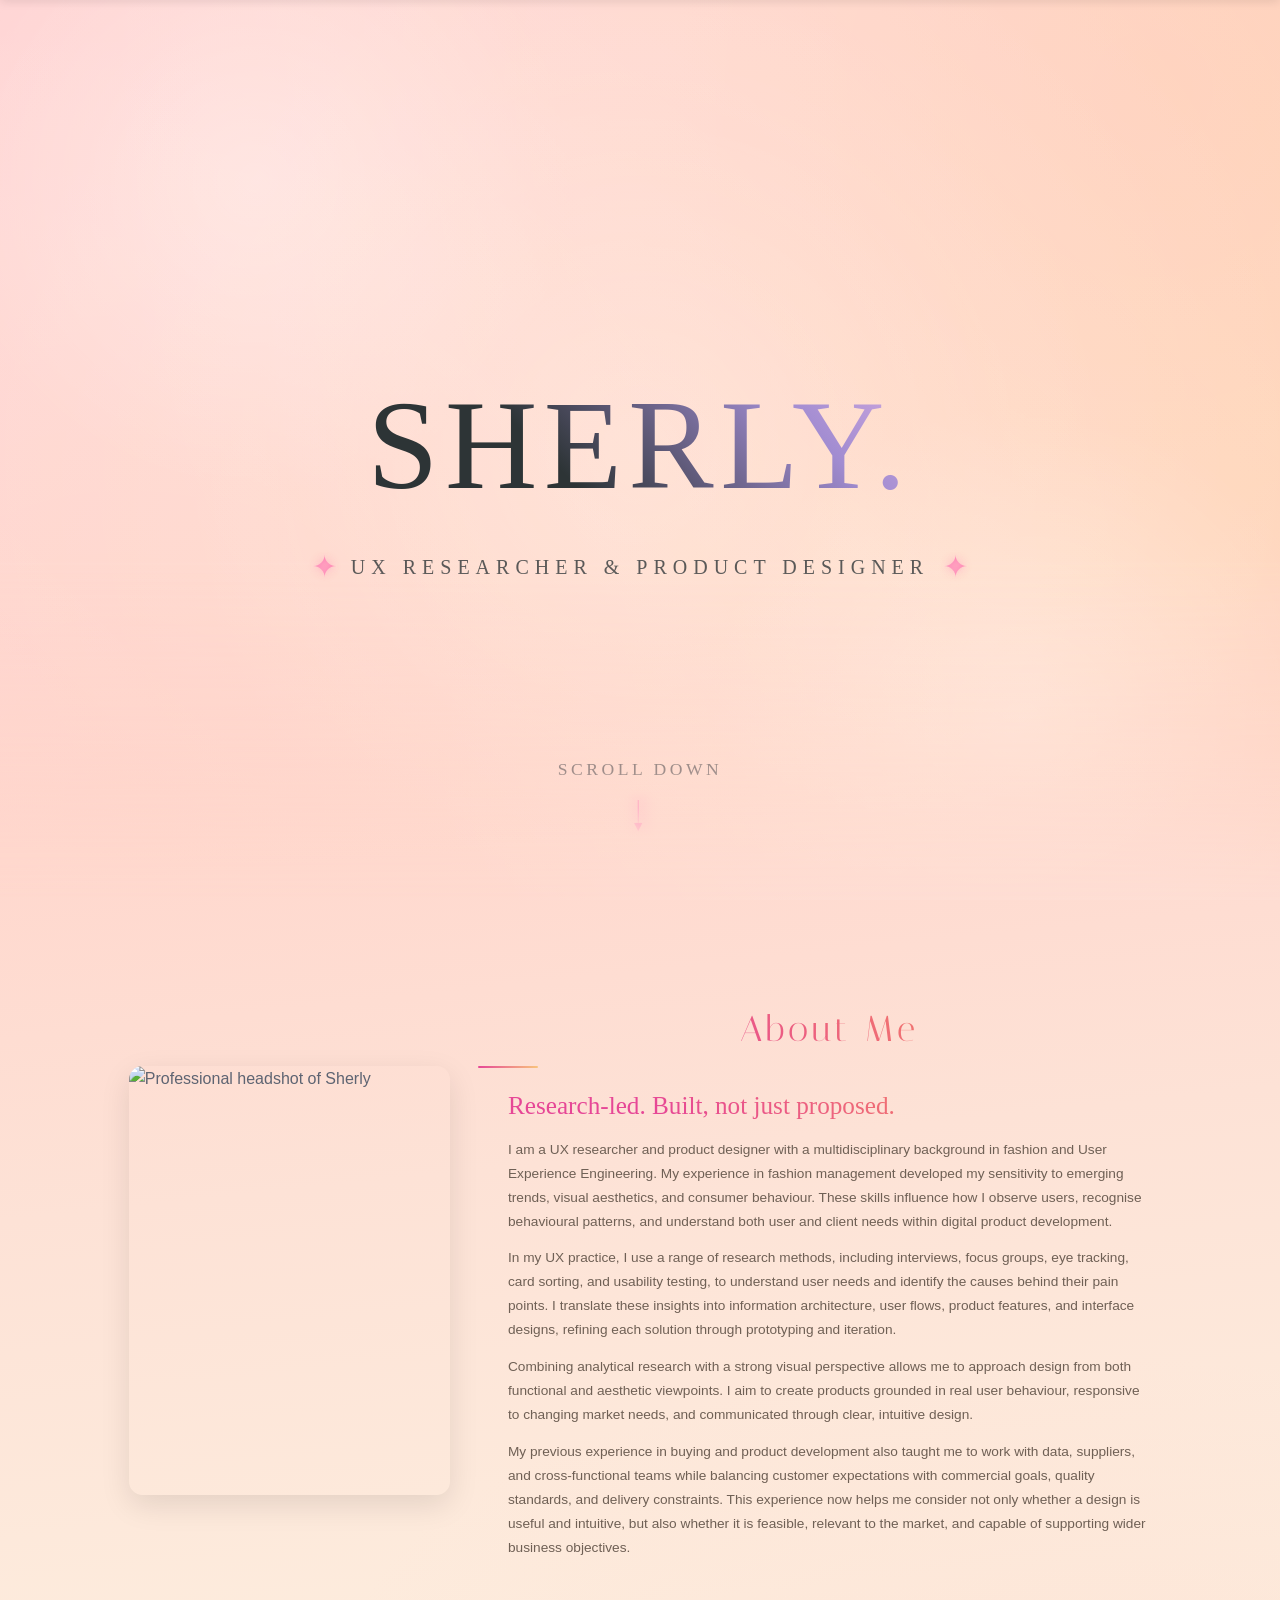
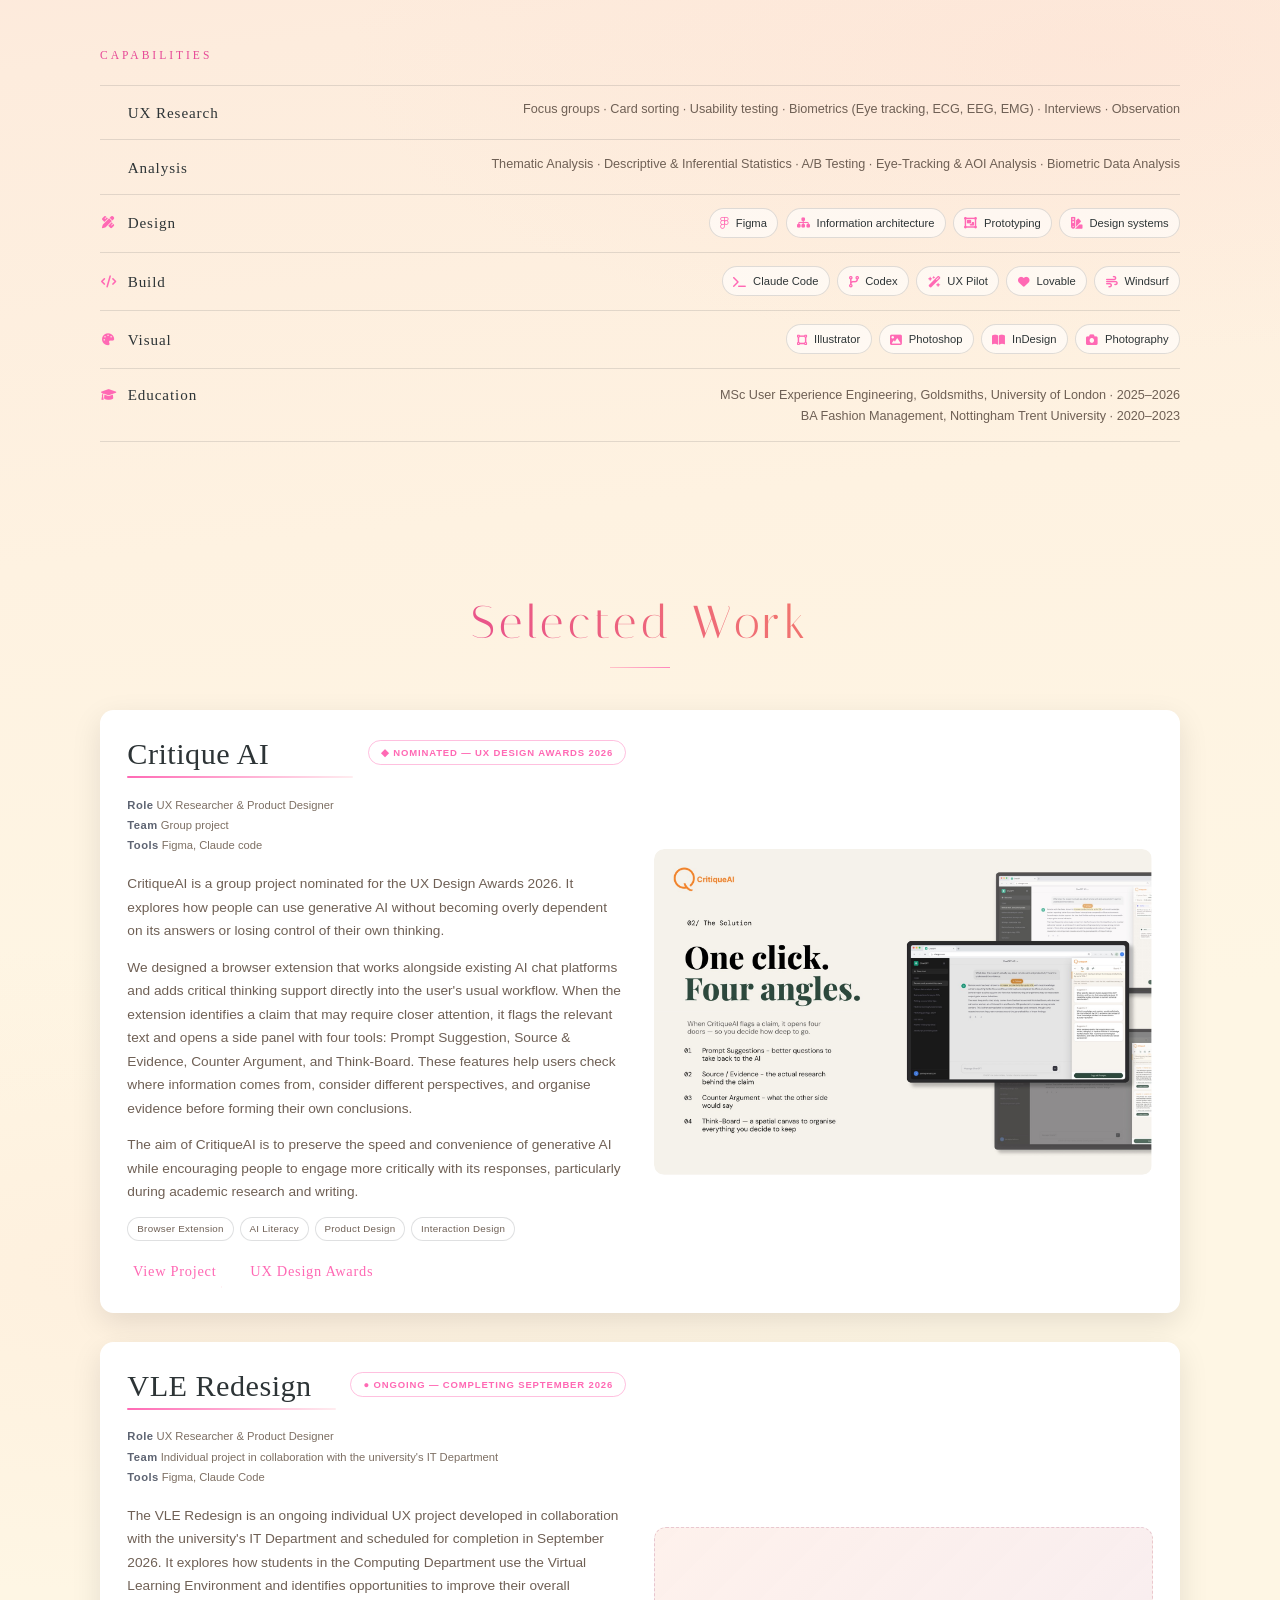
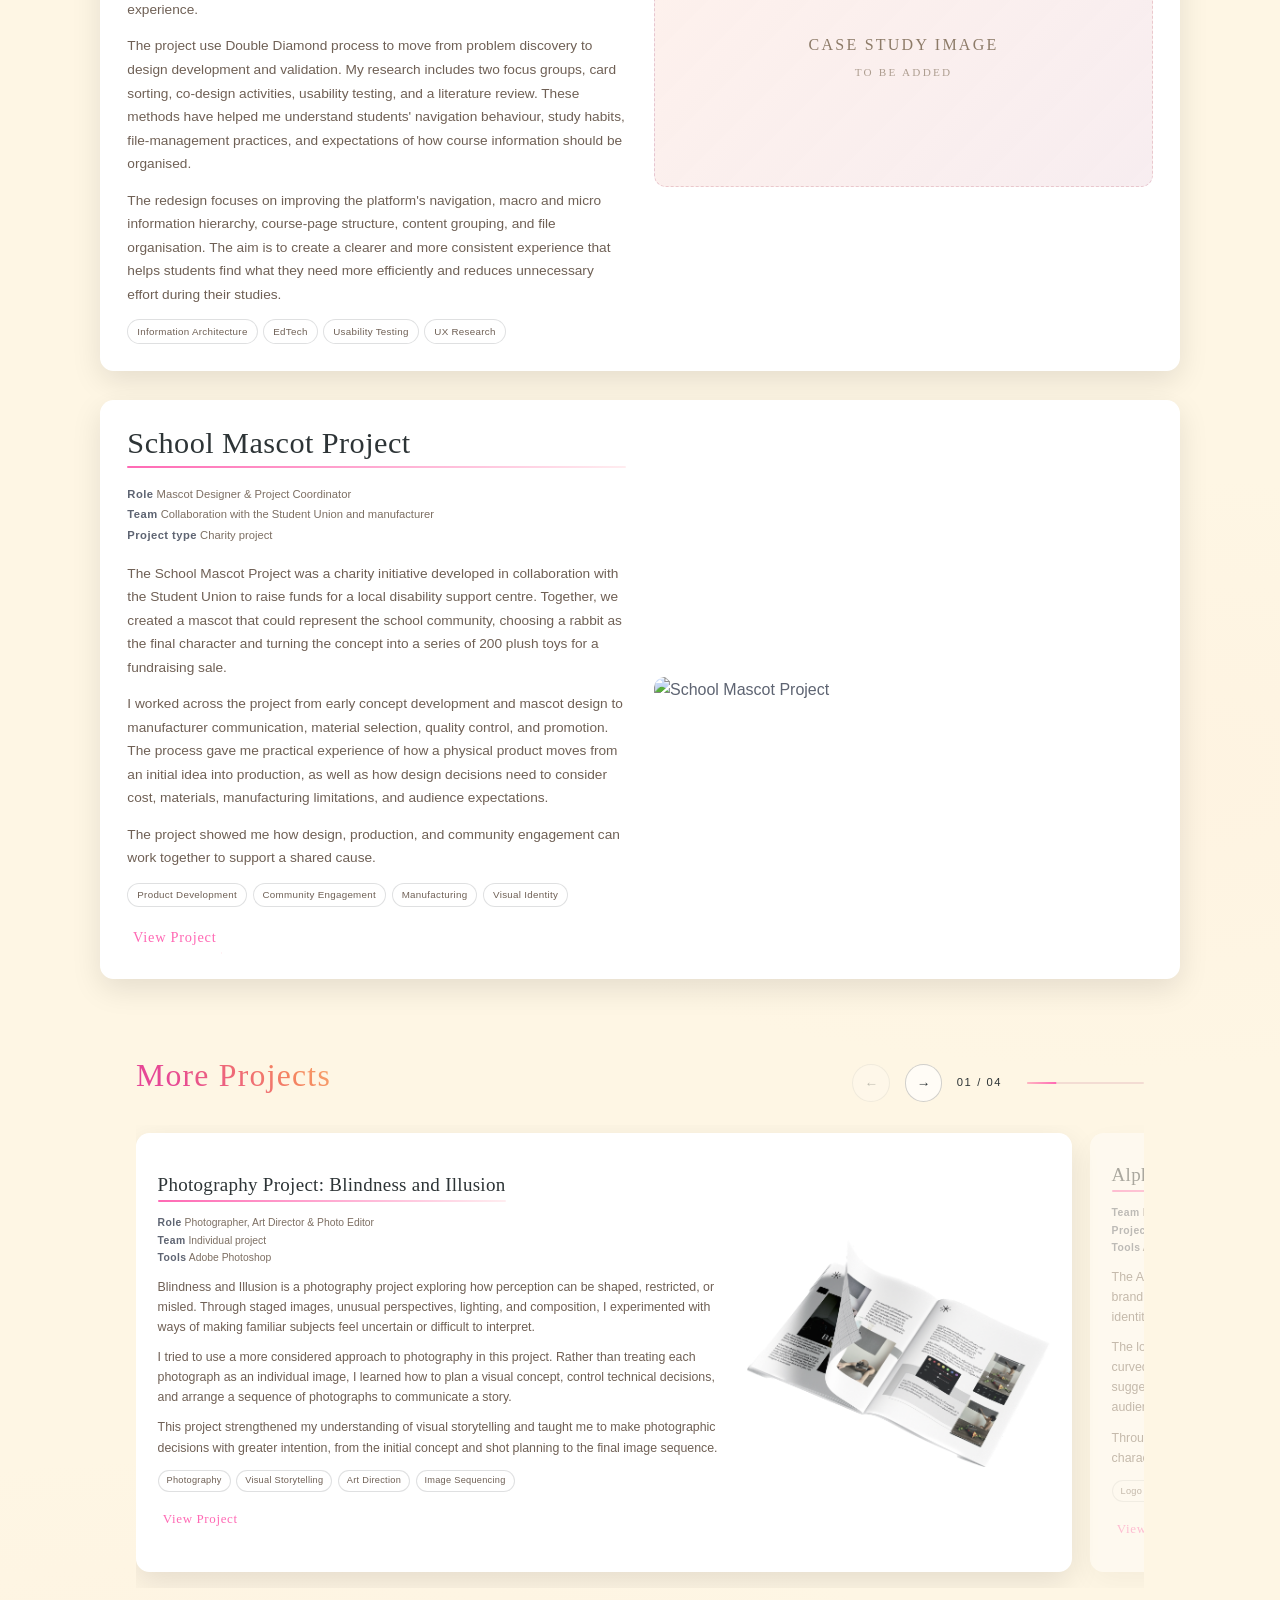
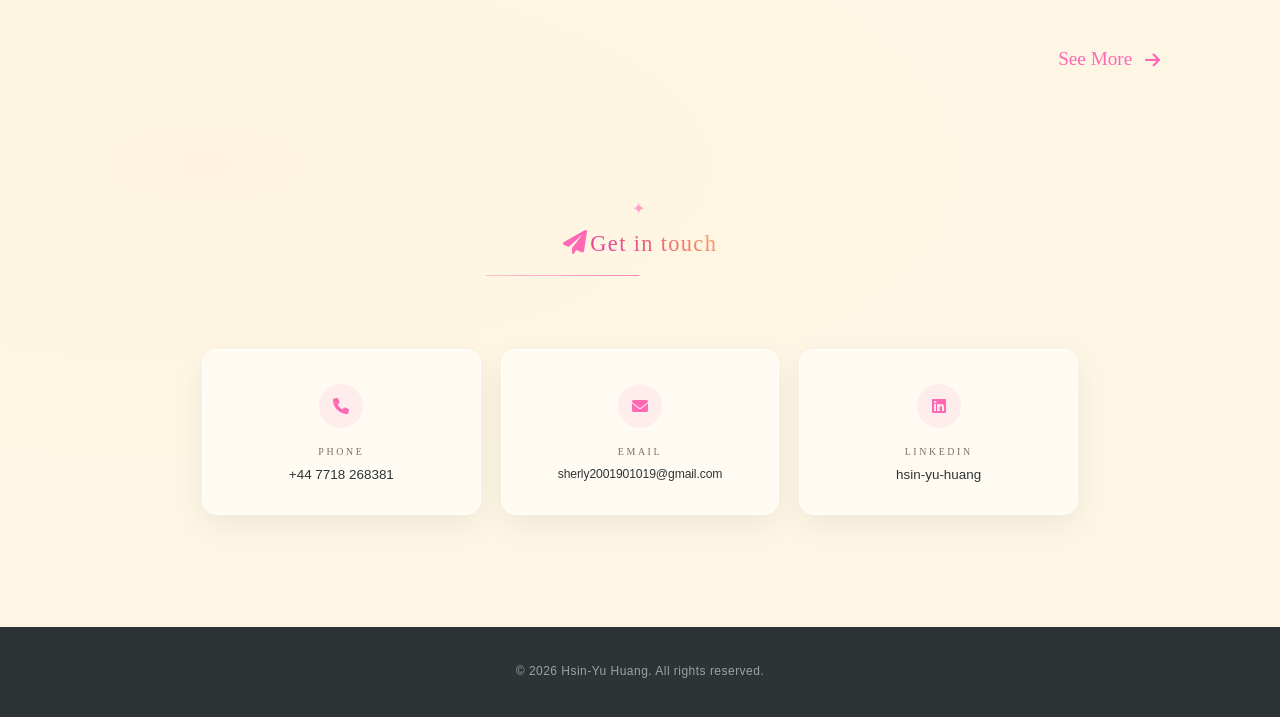
==== index.html @ af16db2c "Portfolio v2: 背景漸層系統、色彩對比修正、Selected Work 改版、More Projects rail" ====
<!DOCTYPE html>
<html lang="en">
<head>
    <meta charset="UTF-8">
    <meta name="viewport" content="width=device-width, initial-scale=1.0">
    <title>Portfolio</title>
    <link rel="stylesheet" href="styles.css">
    <link rel="stylesheet" href="https://cdnjs.cloudflare.com/ajax/libs/font-awesome/6.0.0/css/all.min.css">
</head>
<body>
    <nav class="navbar">
        <div class="nav-content">
            <div class="logo">Portfolio.</div>
            <ul class="nav-links">
                <li>
                    <a href="#home" class="nav-link">
                        Home
                        <span class="link-lines">
                            <span class="line line1"></span>
                            <span class="line line2"></span>
                        </span>
                    </a>
                </li>
                <li>
                    <a href="#about" class="nav-link">
                        About
                        <span class="link-lines">
                            <span class="line line1"></span>
                            <span class="line line2"></span>
                        </span>
                    </a>
                </li>
                <li>
                    <a href="#projects" class="nav-link">
                        Projects
                        <span class="link-lines">
                            <span class="line line1"></span>
                            <span class="line line2"></span>
                        </span>
                    </a>
                </li>
                <li>
                    <a href="resume.html" class="nav-link">
                        Resume
                        <span class="link-lines">
                            <span class="line line1"></span>
                            <span class="line line2"></span>
                        </span>
                    </a>
                </li>
                <li>
                    <a href="#contact" class="nav-link">
                        Contact
                        <span class="link-lines">
                            <span class="line line1"></span>
                            <span class="line line2"></span>
                        </span>
                    </a>
                </li>
            </ul>
        </div>
    </nav>

    <section id="home" class="hero">
        <div class="hero-content">
            <h1>SHERLY.</h1>
            <p class="hero-role">UX Researcher &amp; Product Designer</p>
        </div>
        <a href="#about" class="scroll-btn">
            Scroll Down
            <div class="scroll-arrow">
                <span class="arrow-line">|</span>
                <span class="arrow-head">▼</span>
            </div>
        </a>
    </section>

    <section id="about" class="about">
        <div class="about-content">
            <div class="profile-photo">
                <img src="assets/profile-photo.jpg" alt="Professional headshot of Sherly">
            </div>
            <div class="about-text">
                <h2>About Me</h2>
                <p class="about-lead">Research-led. Built, not just proposed.</p>
                <p class="about-description">
                    I am a UX researcher and product designer with a multidisciplinary background in fashion and User Experience Engineering. My experience in fashion management developed my sensitivity to emerging trends, visual aesthetics, and consumer behaviour. These skills influence how I observe users, recognise behavioural patterns, and understand both user and client needs within digital product development.
                </p>
                <p class="about-description">
                    In my UX practice, I use a range of research methods, including interviews, focus groups, eye tracking, card sorting, and usability testing, to understand user needs and identify the causes behind their pain points. I translate these insights into information architecture, user flows, product features, and interface designs, refining each solution through prototyping and iteration.
                </p>
                <p class="about-description">
                    Combining analytical research with a strong visual perspective allows me to approach design from both functional and aesthetic viewpoints. I aim to create products grounded in real user behaviour, responsive to changing market needs, and communicated through clear, intuitive design.
                </p>
                <p class="about-description">
                    My previous experience in buying and product development also taught me to work with data, suppliers, and cross-functional teams while balancing customer expectations with commercial goals, quality standards, and delivery constraints. This experience now helps me consider not only whether a design is useful and intuitive, but also whether it is feasible, relevant to the market, and capable of supporting wider business objectives.
                </p>
            </div>
        </div>

            <div class="capabilities">
                <h3 class="cap-heading">Capabilities</h3>

                <dl class="cap-row">
                    <dt><i class="fas fa-magnifying-glass-chart"></i>UX Research</dt>
                    <dd>Focus groups · Card sorting · Usability testing · Biometrics (Eye tracking, ECG, EEG, EMG) · Interviews · Observation</dd>
                </dl>
                <dl class="cap-row">
                    <dt><i class="fas fa-chart-simple"></i>Analysis</dt>
                    <dd>Thematic Analysis · Descriptive &amp; Inferential Statistics · A/B Testing · Eye-Tracking &amp; AOI Analysis · Biometric Data Analysis</dd>
                </dl>
                <dl class="cap-row">
                    <dt><i class="fas fa-pen-ruler"></i>Design</dt>
                    <dd class="cap-tools">
                        <span class="cap-tool"><i class="fab fa-figma"></i>Figma</span>
                        <span class="cap-tool"><i class="fas fa-sitemap"></i>Information architecture</span>
                        <span class="cap-tool"><i class="fas fa-object-group"></i>Prototyping</span>
                        <span class="cap-tool"><i class="fas fa-swatchbook"></i>Design systems</span>
                    </dd>
                </dl>
                <dl class="cap-row">
                    <dt><i class="fas fa-code"></i>Build</dt>
                    <dd class="cap-tools">
                        <span class="cap-tool"><i class="fas fa-terminal"></i>Claude Code</span>
                        <span class="cap-tool"><i class="fas fa-code-branch"></i>Codex</span>
                        <span class="cap-tool"><i class="fas fa-wand-magic-sparkles"></i>UX Pilot</span>
                        <span class="cap-tool"><i class="fas fa-heart"></i>Lovable</span>
                        <span class="cap-tool"><i class="fas fa-wind"></i>Windsurf</span>
                    </dd>
                </dl>
                <dl class="cap-row">
                    <dt><i class="fas fa-palette"></i>Visual</dt>
                    <dd class="cap-tools">
                        <span class="cap-tool"><i class="fas fa-vector-square"></i>Illustrator</span>
                        <span class="cap-tool"><i class="fas fa-image"></i>Photoshop</span>
                        <span class="cap-tool"><i class="fas fa-book-open"></i>InDesign</span>
                        <span class="cap-tool"><i class="fas fa-camera"></i>Photography</span>
                    </dd>
                </dl>
                <dl class="cap-row">
                    <dt><i class="fas fa-graduation-cap"></i>Education</dt>
                    <dd>MSc User Experience Engineering, Goldsmiths, University of London · 2025–2026<br>BA Fashion Management, Nottingham Trent University · 2020–2023</dd>
                </dl>
            </div>
    </section>

    <section id="projects" class="projects">
        <h2>Selected Work</h2>

        <!-- ============ FEATURED (3) ============ -->
        <div class="project-grid">

            <!-- 1. Critique AI -->
            <div class="project-card">
                <div class="project-content">
                    <div class="project-head">
                        <h3 class="project-title">Critique AI</h3>
                        <a href="https://ux-design-awards.com/winners/2026-2-critiqueai-challenge-ai-sharpen-thinking" class="project-badge" target="_blank" rel="noopener">◆ Nominated — UX Design Awards 2026</a>
                    </div>
                    <p class="project-meta"><span>Role</span> UX Researcher &amp; Product Designer<br><span>Team</span> Group project<br><span>Tools</span> Figma, Claude code</p>
                    <p class="project-description">
                        CritiqueAI is a group project nominated for the UX Design Awards 2026. It explores how people can use generative AI without becoming overly dependent on its answers or losing control of their own thinking.
                    </p>
                    <p class="project-description">
                        We designed a browser extension that works alongside existing AI chat platforms and adds critical thinking support directly into the user's usual workflow. When the extension identifies a claim that may require closer attention, it flags the relevant text and opens a side panel with four tools: Prompt Suggestion, Source &amp; Evidence, Counter Argument, and Think-Board. These features help users check where information comes from, consider different perspectives, and organise evidence before forming their own conclusions.
                    </p>
                    <p class="project-description">
                        The aim of CritiqueAI is to preserve the speed and convenience of generative AI while encouraging people to engage more critically with its responses, particularly during academic research and writing.
                    </p>
                    <div class="project-tags">
                        <span class="tag">Browser Extension</span><span class="tag">AI Literacy</span><span class="tag">Product Design</span><span class="tag">Interaction Design</span>
                    </div>
                    <div class="project-links">
                        <a href="https://www.behance.net/gallery/253175891/Critique-Ai" class="project-link link-special" target="_blank" rel="noopener">
                            View Project
                            <span class="link-lines"><span class="line line1"></span><span class="line line2"></span></span>
                        </a>
                        <a href="https://ux-design-awards.com/winners/2026-2-critiqueai-challenge-ai-sharpen-thinking" class="project-link link-special" target="_blank" rel="noopener">
                            UX Design Awards
                            <span class="link-lines"><span class="line line1"></span><span class="line line2"></span></span>
                        </a>
                    </div>
                </div>
                <div class="project-image">
                    <img src="./assets/critiqueai-3.jpg" alt="Critique AI" loading="lazy">
                </div>
            </div>

            <!-- 2. VLE Redesign -->
            <div class="project-card">
                <div class="project-content">
                    <div class="project-head">
                        <h3 class="project-title">VLE Redesign</h3>
                        <span class="project-badge project-badge--progress">● Ongoing — completing September 2026</span>
                    </div>
                    <p class="project-meta"><span>Role</span> UX Researcher &amp; Product Designer<br><span>Team</span> Individual project in collaboration with the university's IT Department<br><span>Tools</span> Figma, Claude Code</p>
                    <p class="project-description">
                        The VLE Redesign is an ongoing individual UX project developed in collaboration with the university's IT Department and scheduled for completion in September 2026. It explores how students in the Computing Department use the Virtual Learning Environment and identifies opportunities to improve their overall experience.
                    </p>
                    <p class="project-description">
                        The project use Double Diamond process to move from problem discovery to design development and validation. My research includes two focus groups, card sorting, co-design activities, usability testing, and a literature review. These methods have helped me understand students' navigation behaviour, study habits, file-management practices, and expectations of how course information should be organised.
                    </p>
                    <p class="project-description">
                        The redesign focuses on improving the platform's navigation, macro and micro information hierarchy, course-page structure, content grouping, and file organisation. The aim is to create a clearer and more consistent experience that helps students find what they need more efficiently and reduces unnecessary effort during their studies.
                    </p>
                    <div class="project-tags">
                        <span class="tag">Information Architecture</span><span class="tag">EdTech</span><span class="tag">Usability Testing</span><span class="tag">UX Research</span>
                    </div>
                </div>
                <div class="project-image">
                    <div class="image-placeholder">Case study image<br><small>to be added</small></div>
                </div>
            </div>

            <!-- 3. School Mascot Project -->
            <div class="project-card">
                <div class="project-content">
                    <div class="project-head">
                        <h3 class="project-title">School Mascot Project</h3>
                    </div>
                    <p class="project-meta"><span>Role</span> Mascot Designer &amp; Project Coordinator<br><span>Team</span> Collaboration with the Student Union and manufacturer<br><span>Project type</span> Charity project</p>
                    <p class="project-description">
                        The School Mascot Project was a charity initiative developed in collaboration with the Student Union to raise funds for a local disability support centre. Together, we created a mascot that could represent the school community, choosing a rabbit as the final character and turning the concept into a series of 200 plush toys for a fundraising sale.
                    </p>
                    <p class="project-description">
                        I worked across the project from early concept development and mascot design to manufacturer communication, material selection, quality control, and promotion. The process gave me practical experience of how a physical product moves from an initial idea into production, as well as how design decisions need to consider cost, materials, manufacturing limitations, and audience expectations.
                    </p>
                    <p class="project-description">
                        The project showed me how design, production, and community engagement can work together to support a shared cause.
                    </p>
                    <div class="project-tags">
                        <span class="tag">Product Development</span><span class="tag">Community Engagement</span><span class="tag">Manufacturing</span><span class="tag">Visual Identity</span>
                    </div>
                    <div class="project-links">
                        <a href="https://www.facebook.com/photo/?fbid=774278168038670&amp;set=a.254122053387620&amp;locale=en_GB" class="project-link link-special" target="_blank" rel="noopener">
                            View Project
                            <span class="link-lines"><span class="line line1"></span><span class="line line2"></span></span>
                        </a>
                    </div>
                </div>
                <div class="project-image">
                    <img src="./assets/mascot-project.png" alt="School Mascot Project" loading="lazy">
                </div>
            </div>
        </div>

        <!-- ============ MORE WORK — PEEK RAIL ============ -->
        <div class="rail-head">
            <h3 class="rail-title">More Projects</h3>
            <div class="rail-ctl">
                <button class="rail-arw" type="button" data-rail="prev" aria-label="Previous project">&#8592;</button>
                <button class="rail-arw" type="button" data-rail="next" aria-label="Next project">&#8594;</button>
                <span class="rail-count">01 / 04</span>
                <span class="rail-bar"><i></i></span>
            </div>
        </div>

        <div class="rail-viewport">
            <div class="rail-track">

                <div class="project-card rail-slide">
                    <div class="project-content">
                        <h3 class="project-title">Photography Project: Blindness and Illusion</h3>
                        <p class="project-meta"><span>Role</span> Photographer, Art Director &amp; Photo Editor<br><span>Team</span> Individual project<br><span>Tools</span> Adobe Photoshop</p>
                        <p class="project-description">
                            Blindness and Illusion is a photography project exploring how perception can be shaped, restricted, or misled. Through staged images, unusual perspectives, lighting, and composition, I experimented with ways of making familiar subjects feel uncertain or difficult to interpret.
                        </p>
                        <p class="project-description">
                            I tried to use a more considered approach to photography in this project. Rather than treating each photograph as an individual image, I learned how to plan a visual concept, control technical decisions, and arrange a sequence of photographs to communicate a story.
                        </p>
                        <p class="project-description">
                            This project strengthened my understanding of visual storytelling and taught me to make photographic decisions with greater intention, from the initial concept and shot planning to the final image sequence.
                        </p>
                        <div class="project-tags">
                            <span class="tag">Photography</span><span class="tag">Visual Storytelling</span><span class="tag">Art Direction</span><span class="tag">Image Sequencing</span>
                        </div>
                        <div class="project-links">
                            <a href="https://www.behance.net/gallery/220077785/Photographic-Project" class="project-link link-special" target="_blank" rel="noopener">
                                View Project
                                <span class="link-lines"><span class="line line1"></span><span class="line line2"></span></span>
                            </a>
                        </div>
                    </div>
                    <div class="project-image">
                        <img src="./assets/photography-project.png" alt="Photography Project: Blindness and Illusion">
                    </div>
                </div>

                <div class="project-card rail-slide">
                    <div class="project-content">
                        <h3 class="project-title">Alpha Brand Logo Redesign</h3>
                        <p class="project-meta"><span>Team</span> Individual project<br><span>Project type</span> Concept proposal<br><span>Tools</span> Adobe Illustrator, Adobe Photoshop</p>
                        <p class="project-description">
                            The Alpha Brand Logo Redesign is a concept proposal for a traditional Taiwanese salon-grade haircare brand. The project explores how the brand could communicate a more professional and premium identity while remaining distinct from everyday consumer haircare products.
                        </p>
                        <p class="project-description">
                            The logo concept was inspired by the Queen's Head rock formation in Yehliu, Taiwan. I combined its curved silhouette with the ideas of lightness, movement, and flowing hair to create a mark that suggests volume and smoothness. The visual direction was kept clean and minimal to suit Alpha's B2B audience and make the logo easy to recognise across packaging and professional salon materials.
                        </p>
                        <p class="project-description">
                            Through this proposal, I explored how cultural references, brand positioning, and product characteristics can be translated into a clear visual identity.
                        </p>
                        <div class="project-tags">
                            <span class="tag">Logo Design</span><span class="tag">Brand Identity</span><span class="tag">Visual Design</span>
                        </div>
                        <div class="project-links">
                            <a href="https://www.behance.net/gallery/220051043/Logo" class="project-link link-special" target="_blank" rel="noopener">
                                View Project
                                <span class="link-lines"><span class="line line1"></span><span class="line line2"></span></span>
                            </a>
                        </div>
                    </div>
                    <div class="project-image project-image-gallery">
                        <img src="./assets/alpha-logo-project.jpg" alt="Alpha Brand Logo Redesign">
                        <img src="./assets/alpha-logo-product.jpg" alt="Alpha Brand Logo Redesign">
                    </div>
                </div>

                <div class="project-card rail-slide">
                    <div class="project-content">
                        <h3 class="project-title">Fashion E-commerce UI/UX Design</h3>
                        <p class="project-meta"><span>Team</span> Individual project<br><span>Project type</span> Creative exploration<br><span>Tools</span> Figma</p>
                        <p class="project-description">
                            This interface prototype was one of my first creative explorations after transitioning from fashion into UX design. I wanted to understand how ideas from fashion presentation could be translated into a digital shopping experience, while still keeping the interface familiar and easy to use.
                        </p>
                        <p class="project-description">
                            Inspired by the movement of a runway show, I designed a curved product carousel that allows users to browse items through a more fluid and visually expressive interaction. I also introduced short review highlights so users could quickly scan practical information about sizing, quality, and fit without reading through long comment sections.
                        </p>
                        <p class="project-description">
                            Although the project focused on experimentation, I retained familiar scrolling and navigation patterns to avoid making the experience unnecessarily complicated. It helped me begin connecting my understanding of fashion, consumer behaviour with interaction design and usability.
                        </p>
                        <div class="project-tags">
                            <span class="tag">Fashion E-commerce</span><span class="tag">Interaction Design</span><span class="tag">Creative Exploration</span><span class="tag">Interface Prototyping</span>
                        </div>
                    </div>
                    <div class="project-image">
                        <video autoplay loop muted playsinline class="project-video">
                            <source src="./assets/fashion-ui-demo.mp4" type="video/mp4">
                            Your browser does not support the video tag.
                        </video>
                    </div>
                </div>

                <div class="project-card rail-slide">
                    <div class="project-content">
                        <h3 class="project-title">Smart Home App UI/UX Design</h3>
                        <p class="project-meta"><span>Team</span> Individual project<br><span>Project type</span> Vibe-coding<br><span>Tools</span> Figma, Windsurf</p>
                        <p class="project-description">
                            This smart home app was a vibe-coding prototype focused on turning a product concept into a working prototype within a short timeframe. I began by writing a complete product requirements document that defined the app's purpose, target users, core features, user flows, and interface requirements.
                        </p>
                        <p class="project-description">
                            Using the PRD and my initial wireframe ideas, I worked with AI-assisted coding tools to build and refine the interface. The prototype allows users to manage connected home devices, monitor their status, and access key controls from one place.
                        </p>
                        <p class="project-description">
                            The project helped me explore how designers can use structured documentation and AI-assisted development to communicate ideas more quickly.
                        </p>
                        <div class="project-tags">
                            <span class="tag">Vibe-coding</span><span class="tag">PRD</span><span class="tag">AI-Assisted Development</span><span class="tag">Rapid Prototyping</span>
                        </div>
                    </div>
                    <div class="project-image">
                        <video autoplay loop muted playsinline class="project-video">
                            <source src="./assets/smart-home-demo.mp4" type="video/mp4">
                            Your browser does not support the video tag.
                        </video>
                    </div>
                </div>

            </div>
        </div>

        <div class="see-more-container">
            <a href="https://www.behance.net/gallery/169642957/Portfolio" target="_blank" rel="noopener" class="see-more-link">
                See More 
                <i class="fas fa-arrow-right"></i>
            </a>
        </div>
    </section>

    <section id="contact" class="contact">
        <h2 class="contact-title"><i class="fas fa-paper-plane"></i><span>Get in touch</span></h2>
        <div class="contact-content">
            <div class="contact-cards">
                <a href="tel:+447718268381" class="contact-card">
                    <i class="fas fa-phone"></i>
                    <span class="contact-card-label">Phone</span>
                    <span class="contact-card-value">+44 7718 268381</span>
                </a>
                <a href="mailto:sherly2001901019@gmail.com" class="contact-card">
                    <i class="fas fa-envelope"></i>
                    <span class="contact-card-label">Email</span>
                    <span class="contact-card-value">sherly2001901019@gmail.com</span>
                </a>
                <a href="https://www.linkedin.com/in/hsin-yu-huang-300329208/" class="contact-card" target="_blank" rel="noopener">
                    <i class="fab fa-linkedin"></i>
                    <span class="contact-card-label">LinkedIn</span>
                    <span class="contact-card-value">hsin-yu-huang</span>
                </a>
            </div>
        </div>
    </section>

    <footer>
        <p class="copyright">© 2026 Hsin-Yu Huang. All rights reserved.</p>
    </footer>

    <script src="script.js"></script>
    <script src="js/rail.js"></script>
</body>
</html>
---- styles.css ----
@import url('https://fonts.googleapis.com/css2?family=Italiana&family=Cormorant+Garamond:wght@300;400&display=swap');

/* Reset and base styles */
* {
    margin: 0;
    padding: 0;
    box-sizing: border-box;
}

:root {
    --color-primary: #f8b195;  /* 柔和的珊瑚色 */
    --color-secondary: #f67280; /* 粉紅色 */
    --color-accent: #c06c84;   /* 深玫瑰色 */
    --color-light: #fef6e4;    /* 米色背景 */
    --color-dark: #5e6472;     /* 柔和的深灰色 */
    --color-gray: #8d7b68;     /* 溫暖的灰褐色 */
    --font-main: 'Inter', -apple-system, BlinkMacSystemFont, 'Segoe UI', Roboto, sans-serif;
    --transition: all 0.3s ease;
}

body {
    overflow-x: hidden;
    font-family: var(--font-main);
    line-height: 1.6;
    color: var(--color-dark);
    /* ── 整頁背景：G 版　粉 → 蜜桃 → 米黃，完全不經過紫 ──
       之前的版本在中段讓粉紫撞上米黃，兩個色系混出濁灰，
       就是你覺得醜的那一帶。這版把紫整個拿掉，
       改走 粉 → 蜜桃 → 米黃，收在你原本的 #fef6e4。
       色暈維持 hero 的手法：大範圍、低透明度，把色帶邊界揉開。 */
    background-color: #fef6e4;
    background-image:
        radial-gradient(88vw 50vh at 20% 10%, rgba(255, 196, 201, 0.26), transparent 70%),
        radial-gradient(82vw 46vh at 86% 30%, rgba(255, 205, 195, 0.20), transparent 72%),
        radial-gradient(90vw 50vh at 10% 52%, rgba(255, 214, 196, 0.18), transparent 72%),
        radial-gradient(80vw 46vh at 88% 72%, rgba(255, 224, 205, 0.13), transparent 72%),
        radial-gradient(86vw 48vh at 16% 90%, rgba(255, 214, 196, 0.09), transparent 72%),
        /* 前 100vh 維持跟 hero 同濃度的粉，遮罩淡出時露出來的還是粉 */
        linear-gradient(174deg,
            #ffd1d1    0,
            #ffd0cf   55vh,
            #ffd8ce   95vh,     /* Scroll Down 大約在這裡，仍是粉 */
            #fde2d6  135vh,     /* 蜜桃 */
            #fdecdd  185vh,
            #fef2e1  240vh,
            #fef6e4  300vh,
            #fef6e4   100%);
    background-repeat: no-repeat;
    background-attachment: scroll;
}

/* Navigation */
.navbar {
    position: fixed;
    top: 0;
    width: 100%;
    background: transparent;
    backdrop-filter: blur(8px);
    -webkit-backdrop-filter: blur(8px);
    z-index: 1000;
    border-bottom: none;
    transition: all 0.3s ease;
}

.navbar.scrolled {
    background: linear-gradient(to right,
        rgba(255, 209, 209, 0.95),
        rgba(255, 211, 182, 0.95),
        rgba(255, 182, 185, 0.95)
    );
    box-shadow: 0 2px 20px rgba(0, 0, 0, 0.05);
}

.nav-content {
    max-width: 1200px;
    margin: 0 auto;
    padding: 1rem;
    display: flex;
    justify-content: space-between;
    align-items: center;
}

.logo {
    font-family: 'Playfair Display', serif;
    font-size: 2rem;
    font-weight: 700;
    color: #2d3436;
    text-decoration: none;
    transition: all 0.3s ease;
    background: linear-gradient(45deg, #2d3436, #a18cd1);
    -webkit-background-clip: text;
    background-clip: text;
    -webkit-text-fill-color: transparent;
    letter-spacing: 1px;
}

.logo:hover {
    transform: translateY(-2px);
    background: linear-gradient(45deg, #2d3436, #fbc2eb);
    -webkit-background-clip: text;
    background-clip: text;
}

.nav-links {
    display: flex;
    gap: 2rem;  
    list-style: none;
}

.nav-link {
    position: relative;
    text-decoration: none;
    color: #2d3436;
    padding: 0.3rem 0;
    transition: all 0.3s ease;
    font-family: 'Cormorant Garamond', serif;
    font-weight: 400;
    font-size: 1rem;  
    letter-spacing: 0.15em;
    text-transform: uppercase;
}

.nav-link::before,
.nav-link::after {
    content: '✧';
    position: absolute;
    font-size: 0.7em;
    opacity: 0;
    transition: all 0.3s ease;
    color: #ff69b4;
    top: 50%;
    transform: translateY(-50%);
}

.nav-link::before {
    left: -1.2em;
    transform: translate(5px, -50%);
}

.nav-link::after {
    right: -1.2em;
    transform: translate(-5px, -50%);
}

.nav-link:hover {
    transform: translateY(-2px);
    color: #ff69b4;
}

.nav-link:hover::before {
    opacity: 1;
    transform: translate(0, -50%);
}

.nav-link:hover::after {
    opacity: 1;
    transform: translate(0, -50%);
}

.nav-link .link-lines {
    position: absolute;
    left: 0;
    bottom: -2px;
    width: 100%;
    height: 8px;
    overflow: hidden;
}

.nav-link .line {
    position: absolute;
    left: 0;
    height: 1px;
    width: 100%;
    background: linear-gradient(to right, #ffb6c1, #ff69b4);
    transition: all 0.4s ease;
}

.nav-link .line1 {
    bottom: 4px;
    transform-origin: left;
    transform: scaleX(0.7) translateX(-100%);
}

.nav-link .line2 {
    bottom: 1px;
    transform-origin: right;
    transform: scaleX(0.5) translateX(100%);
}

.nav-link:hover .line1 {
    animation: navSlideLine1 1s infinite;
}

.nav-link:hover .line2 {
    animation: navSlideLine2 1s infinite;
}

@keyframes navSlideLine1 {
    0% {
        transform: scaleX(0.7) translateX(-100%);
    }
    50% {
        transform: scaleX(0.8) translateX(0);
    }
    100% {
        transform: scaleX(0.7) translateX(100%);
    }
}

@keyframes navSlideLine2 {
    0% {
        transform: scaleX(0.5) translateX(100%);
    }
    50% {
        transform: scaleX(0.6) translateX(0);
    }
    100% {
        transform: scaleX(0.5) translateX(-100%);
    }
}

/* Hero Section */
.hero {
    min-height: 100vh;
    background: linear-gradient(
        135deg,
        #ffd1d1 0%,
        #ffd3b6 20%,
        #ffb6b9 40%,
        #fbc2eb 60%,
        #a6c1ee 80%,
        #ffd1d1 100%
    );
    background-size: 400% 400%;
    animation: gradientFlow 15s ease infinite;
    /* 底部溶掉，讓 hero 融進下面那條漸層。這行就是接縫消失的關鍵。 */
    -webkit-mask-image: linear-gradient(180deg, #000 62%, rgba(0,0,0,.5) 84%, transparent 100%);
            mask-image: linear-gradient(180deg, #000 62%, rgba(0,0,0,.5) 84%, transparent 100%);
    display: flex;
    align-items: center;
    justify-content: center;
    text-align: center;
    padding: 6rem 2rem 2rem;
    position: relative;
    overflow: hidden;
}

@keyframes gradientFlow {
    0% {
        background-position: 0% 50%;
    }
    50% {
        background-position: 100% 50%;
    }
    100% {
        background-position: 0% 50%;
    }
}

.hero::before {
    content: '';
    position: absolute;
    top: 0;
    left: 0;
    right: 0;
    bottom: 0;
    background: 
        radial-gradient(circle at 20% 20%, rgba(255, 255, 255, 0.3) 0%, transparent 25%),
        radial-gradient(circle at 80% 80%, rgba(255, 255, 255, 0.3) 0%, transparent 25%),
        radial-gradient(circle at 50% 50%, rgba(255, 255, 255, 0.2) 0%, transparent 50%),
        linear-gradient(45deg, rgba(255, 255, 255, 0.1) 0%, transparent 100%);
    mix-blend-mode: overlay;
    animation: glowPulse 8s ease-in-out infinite;
    pointer-events: none;
}

@keyframes glowPulse {
    0%, 100% {
        opacity: 0.5;
    }
    50% {
        opacity: 0.8;
    }
}

.hero::after {
    content: '';
    position: absolute;
    top: -50%;
    left: -50%;
    right: -50%;
    bottom: -50%;
    background: 
        radial-gradient(circle at center, transparent 0%, rgba(255, 255, 255, 0.1) 25%, transparent 50%),
        radial-gradient(circle at 30% 70%, transparent 0%, rgba(255, 255, 255, 0.1) 25%, transparent 50%),
        radial-gradient(circle at 70% 30%, transparent 0%, rgba(255, 255, 255, 0.1) 25%, transparent 50%);
    animation: shimmerRotate 20s linear infinite;
    pointer-events: none;
}

@keyframes shimmerRotate {
    0% {
        transform: rotate(0deg);
    }
    100% {
        transform: rotate(360deg);
    }
}

.sparkle {
    position: absolute;
    background: white;
    border-radius: 50%;
    animation: twinkle var(--duration, 1s) ease-in-out var(--delay, 0s) infinite;
    pointer-events: none;
}

@keyframes twinkle {
    0%, 100% {
        transform: scale(0) rotate(0deg);
        opacity: 0;
    }
    50% {
        transform: scale(1) rotate(180deg);
        opacity: 0.8;
    }
}

.hero-content {
    position: relative;
    z-index: 1;
    max-width: 800px;
    animation: fadeInUp 1s ease-out;
}

.hero-content h1 {
    font-family: 'Italiana', serif;
    font-size: clamp(4rem, 15vw, 8rem);
    font-weight: 400;
    margin-bottom: 1rem;
    line-height: 1;
    letter-spacing: 0.05em;
    background: linear-gradient(45deg, 
        #2d3436 20%, 
        #a18cd1 40%, 
        #fbc2eb 60%,
        #2d3436 80%
    );
    background-size: 200% auto;
    -webkit-background-clip: text;
    background-clip: text;
    -webkit-text-fill-color: transparent;
    animation: shimmerText 6s linear infinite;
}

.hero-subtitle {
    font-family: 'Cormorant Garamond', serif;
    font-size: clamp(1.3rem, 4vw, 2.2rem);
    font-weight: 300;
    font-style: italic;
    letter-spacing: 0.1em;
    margin: 2rem 0 3rem;
    color: #2d3436;
    opacity: 0.85;
    position: relative;
    padding: 0 2rem;
    line-height: 1.6;
}

.hero-subtitle::before,
.hero-subtitle::after {
    content: '✦';
    position: absolute;
    top: 50%;
    transform: translateY(-50%);
    background: linear-gradient(45deg, 
        #ffb6c1,  /* 淺粉紅 */
        #ff69b4,  /* 亮粉紅 */
        #ff8fab   /* 桃粉色 */
    );
    -webkit-background-clip: text;
    background-clip: text;
    -webkit-text-fill-color: transparent;
    font-size: 1.4em;
    animation: starTwinkle 2s ease-in-out infinite;
    text-shadow: 
        0 0 5px rgba(255, 182, 193, 0.5),   /* 淺粉紅光暈 */
        0 0 10px rgba(255, 105, 180, 0.3),   /* 亮粉紅光暈 */
        0 0 15px rgba(255, 143, 171, 0.2);   /* 桃粉色光暈 */
}

@keyframes starTwinkle {
    0%, 100% {
        opacity: 0.3;
        transform: translateY(-50%) scale(0.8);
        filter: blur(0px);
    }
    50% {
        opacity: 1;
        transform: translateY(-50%) scale(1.1);
        filter: blur(1px);
    }
}

.hero-subtitle::before {
    left: 0;
}

.hero-subtitle::after {
    right: 0;
}

@keyframes shimmerText {
    0% {
        background-position: 200% center;
    }
    100% {
        background-position: -200% center;
    }
}

@keyframes fadeInUp {
    from {
        opacity: 0;
        transform: translateY(20px);
    }
    to {
        opacity: 1;
        transform: translateY(0);
    }
}

/* Skills Section */
.skills {
    padding: 5rem 2rem;
    background: transparent;
    position: relative;
}

.skills-container {
    max-width: 1200px;
    margin: 0 auto;
}

.skill-category {
    margin-bottom: 3rem;
}

.skill-category h3 {
    color: var(--color-primary);
    margin-bottom: 2rem;
    font-size: 1.5rem;
    text-align: center;
    position: relative;
}

.skill-category h3::after {
    content: '';
    position: absolute;
    bottom: -10px;
    left: 50%;
    transform: translateX(-50%);
    width: 50px;
    height: 3px;
    background: linear-gradient(to right, var(--color-secondary), var(--color-accent));
    border-radius: 2px;
}

.skill-grid {
    display: grid;
    grid-template-columns: repeat(auto-fit, minmax(200px, 1fr));
    gap: 2rem;
    padding: 0 1rem;
}

.skill-item {
    background: white;
    padding: 1.5rem;
    border-radius: 10px;
    box-shadow: 0 4px 6px rgba(0, 0, 0, 0.1);
    display: flex;
    align-items: center;
    gap: 1rem;
    transition: transform 0.3s ease;
}

.skill-item:hover {
    transform: translateY(-5px);
    box-shadow: 0 6px 12px rgba(0, 0, 0, 0.15);
}

.skill-icon {
    width: 40px;
    height: 40px;
    display: flex;
    align-items: center;
    justify-content: center;
    background: var(--color-secondary);
    color: white;
    border-radius: 8px;
    font-size: 1.2rem;
}

.skill-name {
    font-size: 1rem;
    color: var(--color-dark);
    font-weight: 500;
}

@media (max-width: 768px) {
    .skill-grid {
        grid-template-columns: repeat(auto-fit, minmax(150px, 1fr));
        gap: 1rem;
    }

    .skill-item {
        padding: 1rem;
    }
}

/* Projects Section */
.projects {
    padding: 5rem 2rem;
    background: transparent;
    position: relative;
}

.projects::before {
    content: '';
    position: absolute;
    top: 0;
    left: 0;
    right: 0;
    height: 0;                      /* 原本是 3px 的實線，就是你看到的格線 */
    background: none;
}

.project-grid {
    max-width: 1200px;
    margin: 0 auto;
    display: grid;
    gap: 3rem;
}

.project-card {
    background: white;
    border-radius: 15px;
    overflow: hidden;
    box-shadow: 0 10px 30px rgba(0, 0, 0, 0.1);
    transition: transform 0.3s ease;
    display: grid;
    grid-template-columns: 1fr 1fr;
    gap: 2rem;
    padding: 2rem;
    align-items: center;
}

.project-card:last-child {
    grid-template-areas: "content image";
}

.project-card:last-child .project-content {
    grid-area: content;
}

.project-card:last-child .project-image {
    grid-area: image;
}

.project-image {
    display: flex;
    justify-content: center;
    align-items: center;
    overflow: hidden;
    border-radius: 10px;
    max-width: 1400px;
    margin: 0 auto;
}

.project-image img {
    width: 100%;
    height: auto;
    object-fit: cover;
    display: block;
    will-change: transform;
    transform: translateZ(0);
    backface-visibility: hidden;
    -webkit-font-smoothing: subpixel-antialiased;
    transition: transform 0.3s ease;
}

.project-video {
    width: auto;
    height: auto;
    max-width: 60%;  
    border-radius: 10px;
    box-shadow: 0 10px 30px rgba(0, 0, 0, 0.1);
    display: block;
    margin: 0 auto;
}

.project-image {
    display: flex;
    justify-content: center;
    align-items: center;
    padding: 2rem;
}

@media (max-width: 768px) {
    .project-video {
        max-width: 80%;  
    }
}

.project-card:hover {
    transform: translateY(-10px);
}

.project-image:hover img {
    transform: scale(1.05);
}

.project-content {
    padding: 2rem;
}

.project-title {
    font-family: 'Italiana', serif;
    font-size: 1.8rem;
    margin-bottom: 1rem;
    color: var(--color-primary);
    letter-spacing: 0.05em;
    font-weight: 400;
    position: relative;
    display: inline-block;
}

.project-title::after {
    content: '';
    position: absolute;
    bottom: -5px;
    left: 0;
    width: 100%;
    height: 1px;
    background: linear-gradient(to right,
        rgba(255, 105, 180, 0.3),
        rgba(255, 182, 193, 0.3)
    );
}

.project-description {
    font-size: 1.1rem;
    line-height: 1.8;
    color: var(--color-gray);
    margin-bottom: 1.5rem;
}

.project-links {
    margin-top: 2rem;
    display: flex;
    gap: 1.5rem;
}

.project-link.link-special {
    margin-top: 1.5rem;
    font-family: 'Cormorant Garamond', serif;
    font-size: 1.1rem;
}

.project-link {
    text-decoration: none;
}

.project-link i {
    transition: transform 0.3s ease;
}

.project-link:hover i {
    transform: translateX(5px);
}

@media (max-width: 968px) {
    .project-card,
    .project-card:last-child {
        grid-template-columns: 1fr;
        grid-template-areas: "image" "content";
    }

    .project-image {
        max-width: 1000px;
        margin-bottom: 1rem;
    }
}

@media (max-width: 480px) {
    .project-image {
        max-width: 800px;
    }
}

@media (max-width: 768px) {
    .project-video {
        max-height: 500px;
        object-fit: contain;
    }
}

.project-image-gallery {
    display: grid;
    grid-template-columns: 1fr;
    gap: 2rem;
    padding: 1rem;
    max-width: 450px;
    margin: 0 auto;
}

.project-image-gallery img {
    width: 100%;
    height: auto;
    border-radius: 10px;
    box-shadow: 0 10px 30px rgba(0, 0, 0, 0.1);
    transition: transform 0.3s ease;
}

.project-image-gallery img:hover {
    transform: scale(1.02);
}

@media (max-width: 768px) {
    .project-image-gallery {
        gap: 1.5rem;
    }
}

/* Experience Section */
.experience {
    padding: 5rem 2rem;
    background: transparent;
    position: relative;
}

.experience::before {
    content: '';
    position: absolute;
    top: 0;
    left: 0;
    right: 0;
    height: 0;                      /* 同上 */
    background: none;
}

.timeline {
    max-width: 800px;
    margin: 0 auto;
    position: relative;
}

.timeline::before {
    content: '';
    position: absolute;
    left: 50px;
    top: 0;
    width: 2px;
    height: 100%;
    background: linear-gradient(to bottom, 
        transparent,
        var(--color-secondary) 5%,
        var(--color-secondary) 95%,
        transparent
    );
}

.timeline-item {
    margin-bottom: 3rem;
    padding-left: 100px;
    position: relative;
}

.timeline-item::before {
    content: '';
    position: absolute;
    left: 44px;
    top: 0;
    width: 14px;
    height: 14px;
    border-radius: 50%;
    background-color: var(--color-secondary);
    border: 3px solid white;
    box-shadow: 0 0 0 3px rgba(246, 114, 128, 0.3);
    z-index: 1;
}

.timeline-content {
    background-color: var(--color-light);
    padding: 1.5rem;
    border-radius: 10px;
    box-shadow: 0 4px 6px rgba(0, 0, 0, 0.1);
    position: relative;
    transition: transform 0.3s ease;
}

.timeline-content:hover {
    transform: translateX(10px);
}

.timeline-content::before {
    content: '';
    position: absolute;
    left: -20px;
    top: 0;
    border-style: solid;
    border-width: 10px;
    border-color: transparent var(--color-light) transparent transparent;
}

.timeline-content h3 {
    color: var(--color-primary);
    margin-bottom: 0.5rem;
    font-size: 1.2rem;
}

.timeline-content h4 {
    color: var(--color-secondary);
    margin-bottom: 0.5rem;
    font-size: 1.1rem;
}

.timeline-date {
    color: var(--color-gray);
    font-size: 0.9rem;
    margin-bottom: 1rem;
    font-style: italic;
}

.experience-details {
    margin: 1rem 0;
    padding-left: 1.2rem;
}

.experience-details li {
    margin-bottom: 0.5rem;
    position: relative;
    line-height: 1.4;
}

.experience-details li::before {
    content: '•';
    color: var(--color-secondary);
    position: absolute;
    left: -1.2rem;
}

.tech-used {
    display: flex;
    flex-wrap: wrap;
    gap: 0.5rem;
    margin-top: 1rem;
}

.tech-used span {
    background-color: rgba(246, 114, 128, 0.1);
    color: var(--color-secondary);
    padding: 0.25rem 0.75rem;
    border-radius: 15px;
    font-size: 0.9rem;
    transition: all 0.3s ease;
}

.tech-used span:hover {
    background-color: var(--color-secondary);
    color: white;
}

/* About Section */
.about {
    padding: 5rem 2rem;
    background: transparent;
}

.about-content {
    display: grid;
    grid-template-columns: 1fr 2fr;
    gap: 4rem;
    align-items: center;
    max-width: 1200px;
    margin: 0 auto;
    padding: 2rem;
}

.profile-photo {
    position: relative;
    border-radius: 15px;
    overflow: hidden;
    box-shadow: 0 10px 30px rgba(0, 0, 0, 0.1);
    aspect-ratio: 3/4;
    width: 100%;
    max-width: 400px;
    margin: 0 auto;
}

.profile-photo img {
    width: 100%;
    height: 100%;
    object-fit: cover;
    object-position: center;
    transition: transform 0.3s ease;
}

.profile-photo:hover img {
    transform: scale(1.02);
}

.about-text h2 {
    font-size: clamp(1.9rem, 4.5vw, 2.5rem);
    color: var(--color-primary);
    margin-bottom: 2rem;
    position: relative;
}

.about-text h2::after {
    content: '';
    position: absolute;
    bottom: -10px;
    left: 0;
    width: 60px;
    height: 4px;
    background: var(--color-secondary);
    border-radius: 2px;
}

.about-description {
    font-size: 1.1rem;
    line-height: 1.8;
    color: var(--color-gray);
    margin-bottom: 1.5rem;
}

.about-description:last-child {
    margin-bottom: 0;
}

/* 968px 以下先把比例拉平，不然照片欄只剩 1/3 寬、文字擠成一長條 */
@media (max-width: 968px) {
    .about-content {
        grid-template-columns: 1fr 1.6fr;
        gap: 2.5rem;
    }
}

@media (max-width: 768px) {
    .about-content {
        grid-template-columns: 1fr;
        gap: 2rem;
        text-align: center;
    }

    .profile-photo {
        max-width: 300px;
        margin-bottom: 2rem;
    }
}

/* Education Section */
.education {
    padding: 5rem 2rem;
    background-color: white;
}

.education-grid {
    display: grid;
    grid-template-columns: repeat(auto-fit, minmax(300px, 1fr));
    gap: 2rem;
    max-width: 1200px;
    margin: 0 auto;
}

.education-card {
    background-color: var(--color-light);
    padding: 2rem;
    border-radius: 10px;
    box-shadow: 0 2px 10px rgba(0, 0, 0, 0.1);
}

.education-card h3 {
    margin-bottom: 1.5rem;
    color: var(--color-primary);
    font-size: 1.2rem;
}

.education-item {
    display: flex;
    justify-content: space-between;
    align-items: center;
    margin-bottom: 1rem;
}

.education-name {
    font-weight: 500;
}

.education-date {
    color: var(--color-gray);
}

/* Contact section */
.contact {
    padding: 6rem 2rem;
    background: transparent;
    position: relative;
}

.contact h2 {
    font-size: clamp(1.9rem, 4.5vw, 2.5rem);
    color: var(--color-primary);
    margin-bottom: 1rem;
    text-align: center;
    position: relative;
    display: inline-block;
    left: 50%;
    transform: translateX(-50%);
}

.contact h2::after {
    content: '';
    position: absolute;
    bottom: -15px;  /* 調整底線位置 */
    left: 0;
    width: 100%;
    height: 4px;
    background: linear-gradient(to right, var(--color-secondary), var(--color-accent));
    border-radius: 2px;
}

.contact-subtitle {
    text-align: center;
    color: var(--color-gray);
    font-size: 1.2rem;
    margin-bottom: 3rem;
}

.contact-content {
    max-width: 800px;
    margin: 2.5rem auto 0;  /* 減少上方間距 */
    padding: 2rem;
}

.contact-info {
    display: flex;
    flex-direction: column;
    gap: 1.5rem;
}

.contact-item {
    display: flex;
    align-items: center;
    padding: 1.5rem;
    background: white;
    border-radius: 12px;
    box-shadow: 0 4px 6px rgba(0, 0, 0, 0.1);
    transition: all 0.3s ease;
}

.contact-item:hover {
    transform: translateY(-5px);
    box-shadow: 0 8px 15px rgba(0, 0, 0, 0.15);
}

.contact-item i {
    font-size: 2rem;
    color: var(--color-secondary);
    width: 60px;
    text-align: center;
}

.contact-item .contact-link {
    position: relative;
    text-decoration: none;
    color: #ff69b4;  /* 改為桃色 */
    transition: all 0.3s ease;
    padding: 0.2em 0.4em;
}

.contact-item .contact-link::before,
.contact-item .contact-link::after {
    content: '✧';
    position: absolute;
    font-size: 0.8em;
    opacity: 0;
    transition: all 0.3s ease;
    color: #ff69b4;
    top: 50%;
    transform: translateY(-50%);
}

.contact-item .contact-link::before {
    left: -1.2em;
    transform: translate(5px, -50%);
}

.contact-item .contact-link::after {
    right: -1.2em;
    transform: translate(-5px, -50%);
}

.contact-item .contact-link:hover {
    transform: translateY(-2px);
    color: #ff1493;  /* 懸浮時顏色更深 */
}

.contact-item .contact-link:hover::before {
    opacity: 1;
    transform: translate(0, -50%);
}

.contact-item .contact-link:hover::after {
    opacity: 1;
    transform: translate(0, -50%);
}

.contact-item .contact-link .link-lines {
    position: absolute;
    left: 0;
    bottom: -2px;
    width: 100%;
    height: 8px;
    overflow: hidden;
}

.contact-item .contact-link .line {
    position: absolute;
    left: 0;
    height: 1px;
    width: 100%;
    background: linear-gradient(to right, #ffb6c1, #ff69b4);
    transition: all 0.4s ease;
}

.contact-item .contact-link .line1 {
    bottom: 4px;
    transform-origin: left;
    transform: scaleX(0.7) translateX(-100%);
}

.contact-item .contact-link .line2 {
    bottom: 1px;
    transform-origin: right;
    transform: scaleX(0.5) translateX(100%);
}

.contact-item .contact-link:hover .line1 {
    animation: contactSlideLine1 1s infinite;
}

.contact-item .contact-link:hover .line2 {
    animation: contactSlideLine2 1s infinite;
}

@keyframes contactSlideLine1 {
    0% {
        transform: scaleX(0.7) translateX(-100%);
    }
    50% {
        transform: scaleX(0.8) translateX(0);
    }
    100% {
        transform: scaleX(0.7) translateX(100%);
    }
}

@keyframes contactSlideLine2 {
    0% {
        transform: scaleX(0.5) translateX(100%);
    }
    50% {
        transform: scaleX(0.6) translateX(0);
    }
    100% {
        transform: scaleX(0.5) translateX(-100%);
    }
}

.contact-link {
    color: var(--color-dark);
    text-decoration: none;
    font-size: 1.2rem;
    font-weight: 500;
    transition: color 0.3s ease;
}

.contact-link:hover {
    color: var(--color-secondary);
}

/* Footer */
footer {
    padding: 2.5rem;
    background-color: #2d3436;
    color: white;
    text-align: center;
}

.social-links {
    display: flex;
    justify-content: center;
    gap: 2rem;
    margin-bottom: 1.5rem;
}

.social-link {
    display: flex;
    align-items: center;
    gap: 0.5rem;
    color: white;
    text-decoration: none;
    padding: 0.8rem 1.5rem;
    border-radius: 25px;
    background: rgba(255, 255, 255, 0.1);
    transition: all 0.3s ease;
}

.social-link i {
    font-size: 1.5rem;
}

.social-text {
    font-size: 1rem;
    font-weight: 500;
}

.social-link:hover {
    background: white;
    color: var(--color-secondary);
    transform: translateY(-3px);
}

@media (max-width: 768px) {
    .contact h2 {
        font-size: 2rem;
    }

    .contact-subtitle {
        font-size: 1.1rem;
    }

    .contact-item {
        padding: 1.2rem;
    }

    .contact-item i {
        font-size: 1.8rem;
        width: 50px;
    }

    .contact-link {
        font-size: 1.1rem;
    }
}

/* Common styles */
section {
    padding-top: 80px;
}

section h2 {
    text-align: center;
    font-family: 'Italiana', serif;
    font-size: clamp(1.6rem, 3.6vw, 2.2rem);
    margin-bottom: 2rem;
    color: #2d3436;
    position: relative;
    letter-spacing: 0.1em;
    font-weight: 400;
}

section h2::after {
    content: '';
    position: absolute;
    bottom: -8px;  /* 調整底線位置 */
    left: 50%;
    transform: translateX(-50%);
    width: 60px;
    height: 1px;
    background: linear-gradient(to right,
        rgba(255, 182, 193, 0.8),
        rgba(255, 105, 180, 0.8)
    );
}

section h2::before {
    content: '✦';
    position: absolute;
    top: -20px;
    left: 50%;
    transform: translateX(-50%);
    font-size: 1rem;
    color: #ff69b4;
    opacity: 0.6;
}

.contact h2 {
    font-size: clamp(1.6rem, 3.6vw, 2.2rem);
    margin-bottom: 1rem;
    display: inline-block;
    left: 50%;
    transform: translateX(-50%);
}

.contact h2::after {
    height: 1px;
    background: linear-gradient(to right,
        rgba(255, 182, 193, 0.8),
        rgba(255, 105, 180, 0.8)
    );
}

.cta-button {
    display: inline-block;
    padding: 1rem 2rem;
    background-color: var(--color-accent);
    color: white;
    text-decoration: none;
    border-radius: 5px;
    border: none;
    font-size: 1rem;
    cursor: pointer;
    transition: background-color 0.3s ease;
}

.cta-button:hover {
    background-color: #0873c4;
}

/* Responsive design */
@media (max-width: 768px) {
    .nav-links {
        display: none;
    }
    
    .hero-content h1 {
        font-size: 2.5rem;
    }
    
    .hero-content p {
        font-size: 1.2rem;
    }
    
    .skills-grid,
    .project-grid {
        grid-template-columns: 1fr;
    }
    
    .timeline::before {
        left: 30px;
    }
    
    .timeline-item {
        padding-left: 60px;
    }
    
    .timeline-item::before {
        left: 24px;
    }
}

/* Scroll Button */
.scroll-btn {
    display: inline-flex;
    flex-direction: column;
    align-items: center;
    gap: 0.8rem;
    font-family: 'Cormorant Garamond', serif;
    font-size: 1.1rem;
    color: #2d3436;
    text-decoration: none;
    padding: 1rem;
    transition: all 0.4s ease;
    position: relative;
    letter-spacing: 0.2em;
    text-transform: uppercase;
    font-weight: 300;
    margin-top: 2rem;
}

.scroll-arrow {
    display: flex;
    flex-direction: column;
    align-items: center;
    position: relative;
    animation: floatArrow 2s ease-in-out infinite;
}

.arrow-line {
    font-size: 1.6em;
    line-height: 1;
    background: linear-gradient(
        45deg,
        #ffb6c1,
        #ff69b4,
        #ff8fab
    );
    -webkit-background-clip: text;
    background-clip: text;
    -webkit-text-fill-color: transparent;
    margin-bottom: -5px;
}

.arrow-head {
    font-size: 0.8em;
    line-height: 1;
    background: linear-gradient(
        45deg,
        #ffb6c1,
        #ff69b4,
        #ff8fab
    );
    -webkit-background-clip: text;
    background-clip: text;
    -webkit-text-fill-color: transparent;
}

.scroll-arrow::after {
    content: '';
    position: absolute;
    top: 0;
    left: 50%;
    transform: translateX(-50%);
    width: 100%;
    height: 100%;
    background: linear-gradient(
        45deg,
        rgba(255, 182, 193, 0.2),
        rgba(255, 105, 180, 0.2),
        rgba(255, 143, 171, 0.2)
    );
    filter: blur(4px);
    z-index: -1;
}

@keyframes floatArrow {
    0%, 100% {
        transform: translateY(0);
    }
    50% {
        transform: translateY(10px);
    }
}

.scroll-btn:hover .scroll-arrow {
    animation-duration: 1s;
}

/* Special Link Styles */
.link-special {
    position: relative;
    display: inline-block;
    padding: 0.2em 0.4em;
    font-size: 1.1rem;
    font-weight: 500;
    letter-spacing: 0.05em;
    color: #ff69b4 !important;
    transition: all 0.3s ease;
}

.link-lines {
    position: absolute;
    left: 0;
    bottom: -2px;
    width: 100%;
    height: 8px;
    overflow: hidden;
}

.line {
    position: absolute;
    left: 0;
    height: 2px;
    width: 100%;
    background: linear-gradient(to right, #ffb6c1, #ff69b4);
    transition: all 0.4s ease;
}

.line1 {
    bottom: 4px;
    transform-origin: left;
    transform: scaleX(0.7) translateX(-100%);
}

.line2 {
    bottom: 0;
    transform-origin: right;
    transform: scaleX(0.5) translateX(100%);
}

.link-special:hover {
    transform: translateY(-2px);
    color: #ff1493 !important;
}

.link-special:hover .line1 {
    animation: slideLine1 1s infinite;
}

.link-special:hover .line2 {
    animation: slideLine2 1s infinite;
}

@keyframes slideLine1 {
    0% {
        transform: scaleX(0.7) translateX(-100%);
    }
    50% {
        transform: scaleX(0.8) translateX(0);
    }
    100% {
        transform: scaleX(0.7) translateX(100%);
    }
}

@keyframes slideLine2 {
    0% {
        transform: scaleX(0.5) translateX(100%);
    }
    50% {
        transform: scaleX(0.6) translateX(0);
    }
    100% {
        transform: scaleX(0.5) translateX(-100%);
    }
}

/* Add cute star effect */
.link-special::before,
.link-special::after {
    content: '✧';
    position: absolute;
    font-size: 0.8em;
    opacity: 0;
    transition: all 0.3s ease;
    color: #ffb6c1;
}

.link-special::before {
    left: -1em;
    transform: translateX(5px);
}

.link-special::after {
    right: -1em;
    transform: translateX(-5px);
}

.link-special:hover::before {
    opacity: 1;
    transform: translateX(0);
}

.link-special:hover::after {
    opacity: 1;
    transform: translateX(0);
}

/* See More 按鈕樣式 */
.see-more-container {
    text-align: right;
    margin-top: 3rem;
    padding-right: 4rem;
    max-width: 1200px;
    margin-left: auto;
    margin-right: auto;
}

.see-more-link {
    display: inline-flex;
    align-items: center;
    gap: 0.8rem;
    font-family: 'Cormorant Garamond', serif;
    font-size: 1.2rem;
    color: #ff69b4;  /* 改為桃色 */
    text-decoration: none;
    padding: 0.5rem 1rem;
    transition: all 0.3s ease;
    position: relative;
}

.see-more-link i {
    transition: transform 0.3s ease;
    font-size: 0.9em;
}

.see-more-link:hover {
    color: #ff1493;
}

.see-more-link:hover i {
    transform: translateX(5px);
}

.see-more-link::after {
    content: '';
    position: absolute;
    bottom: 0;
    left: 0;
    width: 100%;
    height: 1px;
    background: linear-gradient(to right,
        rgba(255, 105, 180, 0.3),
        rgba(255, 182, 193, 0.3)
    );
    transform: scaleX(0);
    transform-origin: right;
    transition: transform 0.3s ease;
}

.see-more-link:hover::after {
    transform: scaleX(1);
    transform-origin: left;
}

/* ============================================================
   新增區塊：hero role line / about lead / project meta+tags/badge
   / More Work peek rail。全部沿用你原本的色票與字體。
   ============================================================ */

/* ---- HERO：新增的職稱那一行 ---- */
.hero-role {
    font-family: 'Cormorant Garamond', serif;
    font-size: clamp(0.95rem, 2vw, 1.25rem);
    letter-spacing: 0.28em;
    text-transform: uppercase;
    color: #2d3436;
    margin-top: 0.6rem;
    opacity: 0.85;
}

/* ---- ABOUT：開頭那句 ---- */
.about-lead {
    font-family: 'Italiana', serif;
    font-size: clamp(1.5rem, 3vw, 2rem);
    color: #2d3436;
    margin-bottom: 1.4rem;
    line-height: 1.25;
}

/* ---- 專案：獎項 badge ---- */
.project-badge {
    display: inline-block;
    font-family: var(--font-main);
    font-size: 0.72rem;
    font-weight: 600;
    letter-spacing: 0.09em;
    text-transform: uppercase;
    color: var(--color-accent);
    border: 1px solid rgba(192, 108, 132, 0.4);
    border-radius: 99px;
    padding: 0.32rem 0.85rem;
    margin-bottom: 1rem;
    text-decoration: none;
    transition: all 0.3s ease;
}
a.project-badge:hover {
    background: var(--color-accent);
    border-color: var(--color-accent);
    color: #fff;
}
.project-badge--progress {
    color: var(--color-secondary);
    border-color: rgba(246, 114, 128, 0.4);
}

/* ---- 專案：Role / Team / Tools ---- */
.project-meta {
    font-size: 0.82rem;
    line-height: 1.9;
    color: var(--color-gray);
    margin-bottom: 1rem;
}
.project-meta span {
    font-weight: 600;
    color: var(--color-accent);
    letter-spacing: 0.04em;
}

/* ---- 專案：標籤 ---- */
.project-tags {
    display: flex;
    flex-wrap: wrap;
    gap: 0.45rem;
    margin-top: 1.1rem;
}
.project-tags .tag {
    font-size: 0.72rem;
    letter-spacing: 0.03em;
    color: var(--color-gray);
    background: rgba(255, 255, 255, 0.55);
    border: 1px solid rgba(192, 108, 132, 0.22);
    border-radius: 99px;
    padding: 0.28rem 0.7rem;
    white-space: nowrap;
}

/* ---- VLE 還沒有圖，先用佔位 ---- */
.image-placeholder {
    aspect-ratio: 4 / 3;
    border-radius: 12px;
    background: linear-gradient(135deg, rgba(248, 177, 149, 0.18), rgba(192, 108, 132, 0.12));
    border: 1px dashed rgba(192, 108, 132, 0.3);
    display: flex;
    flex-direction: column;
    align-items: center;
    justify-content: center;
    font-family: 'Cormorant Garamond', serif;
    font-size: 1rem;
    letter-spacing: 0.14em;
    text-transform: uppercase;
    color: var(--color-gray);
    text-align: center;
    line-height: 2;
}
.image-placeholder small { font-size: 0.7rem; opacity: 0.7; }

/* ============ MORE WORK — PEEK RAIL ============ */
.rail-head {
    max-width: 1200px;
    margin: 5rem auto 1.6rem;
    display: flex;
    align-items: flex-end;
    justify-content: space-between;
    flex-wrap: wrap;
    gap: 1.2rem;
}
.rail-title {
    font-family: 'Italiana', serif;
    font-size: clamp(1.6rem, 3.4vw, 2.2rem);
    font-weight: 400;
    color: #2d3436;
    letter-spacing: 0.04em;
}
.rail-ctl { display: flex; align-items: center; gap: 0.9rem; }

.rail-arw {
    width: 42px; height: 42px;
    border-radius: 50%;
    border: 1px solid rgba(192, 108, 132, 0.35);
    background: rgba(255, 255, 255, 0.65);
    color: var(--color-accent);
    font-size: 0.95rem;
    cursor: pointer;
    display: flex; align-items: center; justify-content: center;
    transition: all 0.3s ease;
}
.rail-arw:hover:not(:disabled) {
    background: var(--color-accent);
    border-color: var(--color-accent);
    color: #fff;
    transform: translateY(-2px);
}
.rail-arw:disabled { opacity: 0.3; cursor: default; }

.rail-count {
    font-size: 0.78rem;
    letter-spacing: 0.14em;
    color: var(--color-gray);
    font-variant-numeric: tabular-nums;
    min-width: 62px;
}
.rail-bar {
    display: block;
    width: 130px; height: 2px;
    background: rgba(192, 108, 132, 0.18);
    border-radius: 2px;
    overflow: hidden;
}
.rail-bar i {
    display: block; width: 100%; height: 100%;
    background: linear-gradient(to right, #ffb6c1, var(--color-accent));
    transform-origin: left;
    transition: transform 0.45s cubic-bezier(0.4, 0, 0.2, 1);
}

.rail-viewport {
    max-width: 1200px;
    margin: 0 auto;
    overflow: hidden;
    padding: 0.5rem 0 1rem;
}
.rail-viewport:focus-visible { outline: 2px solid var(--color-accent); outline-offset: 6px; border-radius: 18px; }

.rail-track {
    display: flex;
    gap: 24px;
    transition: transform 0.55s cubic-bezier(0.4, 0, 0.2, 1);
}
/* 關鍵：不是滿版。留 96px 讓下一張露出一角。 */
.rail-slide {
    flex: 0 0 calc(100% - 96px);
    margin: 0 !important;
    transition: opacity 0.45s ease;
}
.rail-slide[aria-hidden="true"] { opacity: 0.4; }
.rail-slide:hover { transform: none; }

@media (max-width: 968px) {
    .rail-slide { flex-basis: calc(100% - 64px); }
    .rail-track { gap: 16px; }
}
@media (max-width: 680px) {
    .rail-slide { flex-basis: calc(100% - 36px); }
    .rail-head { margin-top: 3.2rem; }
    .rail-bar  { display: none; }
}

@media (prefers-reduced-motion: reduce) {
    .rail-track { transition: none; }
}

/* ============================================================
   修版：接上面新增區塊的問題
   ============================================================ */

/* ---- HERO ----
   ✦ 原本 position:absolute + left:0/right:0，貼的是整個 800px 容器的邊，
   所以我插進去的職稱行會卡在兩顆星中間。改成 inline-block 之後
   容器縮到文字寬度，星星就會貼著 "Dare to test." 本身。 */
.hero-subtitle {
    display: inline-block;
    margin: 1.2rem 0 3rem;
    padding: 0 2.2rem;
}
.hero-role {
    margin-top: 1.4rem;
    margin-bottom: 0;
}
/* 原本 .hero-content p 在 768px 以下被統一壓成 1.2rem，
   現在有兩個 p，職稱行要單獨處理 */
@media (max-width: 768px) {
    .hero-content .hero-role {
        font-size: 0.8rem;
        letter-spacing: 0.2em;
    }
    .hero-subtitle { padding: 0 1.8rem; }
}

/* ---- RAIL 內的卡片：解掉繼承來的三層 padding 與影片寬度限制 ---- */
.rail-slide {
    padding: 2rem;
    align-content: center;
}
.rail-slide .project-content {
    padding: 0;                 /* 原本 2rem，跟卡片的 2rem 疊起來變 4rem */
}
.rail-slide .project-image {
    padding: 0;                 /* 同上 */
    max-width: none;
    margin: 0;
    width: 100%;
    align-self: center;
}
.rail-slide .project-video {
    max-width: 100%;            /* 原本 60%，在窄欄裡只剩不到 300px */
    width: 100%;
    height: auto;
}
.rail-slide .project-image img {
    width: 100%;
    height: auto;
}
.rail-slide .project-image-gallery {
    max-width: none;
    padding: 0;
    gap: 1rem;
}
/* .project-card:last-child 的 grid-template-areas 會漏進 rail 最後一張，
   明確重設，四張版型才會一致 */
.rail-slide:last-child,
.rail-track .project-card:last-child {
    grid-template-areas: none;
}
.rail-slide:last-child .project-content,
.rail-slide:last-child .project-image {
    grid-area: auto;
}
/* rail 裡文字量大，字級收一階，卡片才不會過高 */
.rail-slide .project-title { font-size: 1.5rem; }
.rail-slide .project-description {
    font-size: 0.98rem;
    line-height: 1.75;
    margin-bottom: 1rem;
}
.rail-slide .project-links { margin-top: 1.2rem; }

/* ---- 大卡：同樣的 padding 疊加問題 ---- */
.project-grid .project-card > .project-content { padding: 0; }
.project-grid .project-card > .project-image  { padding: 0; max-width: none; margin: 0; width: 100%; }
.project-grid .project-card { padding: 2.4rem; align-content: center; }
.project-grid .project-video { max-width: 100%; width: 100%; }
.project-grid .project-image img { width: 100%; height: auto; }
.project-grid .project-image-gallery { max-width: none; padding: 0; gap: 1rem; }

/* ---- VLE 佔位框：flex 子元素沒寬度會塌掉 ---- */
.image-placeholder { width: 100%; }

/* ---- 窄螢幕：卡片收成一欄時，圖片排到上面 ---- */
@media (max-width: 968px) {
    .rail-slide { grid-template-columns: 1fr; grid-template-areas: none; }
    .rail-slide .project-image { order: -1; margin-bottom: 1.2rem; }
    .project-grid .project-card .project-image { order: -1; margin-bottom: 1.2rem; }
}

/* ============================================================
   Capabilities（跟 About Me 同一區）
   ============================================================ */
.capabilities {
    max-width: 1200px;
    margin: 4rem auto 0;
}
.cap-heading {
    font-family: 'Cormorant Garamond', serif;
    font-size: 0.8rem;
    font-weight: 400;
    letter-spacing: 0.26em;
    text-transform: uppercase;
    color: var(--color-gray);
    margin-bottom: 1.4rem;
}
.cap-row {
    display: grid;
    grid-template-columns: 190px 1fr;
    gap: 2rem;
    align-items: baseline;
    padding: 0.95rem 0;
    border-top: 1px solid rgba(192, 108, 132, 0.18);
    margin: 0;
}
.cap-row:last-child { border-bottom: 1px solid rgba(192, 108, 132, 0.18); }
.cap-row dt {
    font-family: 'Cormorant Garamond', serif;
    font-size: 1.05rem;
    letter-spacing: 0.06em;
    color: #2d3436;
}
.cap-row dd {
    margin: 0;
    font-size: 0.88rem;
    line-height: 1.7;
    color: var(--color-gray);
    text-align: right;
}
@media (max-width: 760px) {
    .cap-row { grid-template-columns: 1fr; gap: 0.25rem; padding: 0.85rem 0; }
    .cap-row dd { text-align: left; }
    .capabilities { margin-top: 2.6rem; }
}

/* ============================================================
   框框縮小：卡片、字級、圖片高度都收一階
   ============================================================ */
.project-grid { gap: 2rem; }

.project-grid .project-card { padding: 1.9rem; }
.rail-slide { padding: 1.9rem; }

.project-title            { font-size: 1.45rem; margin-bottom: 0.7rem; }
.rail-slide .project-title{ font-size: 1.3rem; }

.project-description,
.rail-slide .project-description {
    font-size: 0.95rem;
    line-height: 1.72;
    margin-bottom: 0.9rem;
}

.project-meta  { font-size: 0.78rem; line-height: 1.8; margin-bottom: 0.85rem; }
.project-badge { font-size: 0.66rem; padding: 0.26rem 0.72rem; margin-bottom: 0.85rem; }
.project-tags  { margin-top: 0.9rem; gap: 0.4rem; }
.project-tags .tag { font-size: 0.68rem; padding: 0.24rem 0.62rem; }

.project-links,
.rail-slide .project-links { margin-top: 1.1rem; }
.project-link.link-special { font-size: 1rem; margin-top: 0; }

/* （裁切規則已移除，見檔尾「圖片尺寸」） */
.image-placeholder { aspect-ratio: auto; min-height: 240px; max-height: 340px; }

/* About 也收一階 */
.about-lead        { font-size: clamp(1.35rem, 2.6vw, 1.75rem); margin-bottom: 1.1rem; }
.about-description { font-size: 0.95rem; line-height: 1.75; margin-bottom: 0.9rem; }

/* Resume 卡片收一階 */
.timeline-content h3 { font-size: 1.1rem; }
.experience-details li { font-size: 0.9rem; }

@media (max-width: 968px) {
    .project-grid .project-image img,
    .rail-slide .project-image img,
    .project-grid .project-video,
    .rail-slide .project-video { max-height: 260px; }
}


/* ---- Scroll Down 移到 hero 底部（原本靠 margin-top 推，
       把 tagline 刪掉之後就浮到中間了）---- */
.hero-content { padding-bottom: 0; }
.scroll-btn {
    /* 只改位置，字級與顏色維持你原本的 1.1rem / #2d3436 */
    position: absolute;
    left: 50%;
    bottom: 3.2rem;
    transform: translateX(-50%);
    margin-top: 0;
    z-index: 2;
}
@media (max-width: 680px) {
    .scroll-btn { bottom: 2rem; }
}

/* hero 只剩 h1 + 職稱，間距重抓 */
.hero-role { margin-top: 1.6rem; margin-bottom: 0; letter-spacing: 0.3em; }

/* ---- Capabilities：加圖標 ---- */
.cap-row dt {
    display: flex;
    align-items: center;
    gap: 0.7rem;
}
.cap-row dt i {
    font-size: 0.85rem;
    color: var(--color-accent);
    width: 1.1rem;
    text-align: center;
    flex: none;
}
/* 工具類的用 pill，一眼掃得到 */
.cap-tools {
    display: flex;
    flex-wrap: wrap;
    gap: 0.45rem;
    justify-content: flex-end;
}
.cap-tool {
    display: inline-flex;
    align-items: center;
    gap: 0.42rem;
    font-size: 0.78rem;
    color: #2d3436;
    background: rgba(255, 255, 255, 0.6);
    border: 1px solid rgba(192, 108, 132, 0.22);
    border-radius: 99px;
    padding: 0.3rem 0.72rem;
    white-space: nowrap;
    transition: all 0.3s ease;
}
.cap-tool i { font-size: 0.8rem; color: var(--color-accent); }
.cap-tool:hover {
    background: rgba(255, 255, 255, 0.9);
    border-color: rgba(192, 108, 132, 0.45);
    transform: translateY(-2px);
}
@media (max-width: 760px) {
    .cap-tools { justify-content: flex-start; }
}

/* ============================================================
   文字顏色統一
   原則：裝飾（漸層、光暈、底線、圓點）維持你原本的粉嫩色不動；
        只有「要被讀的字」換成同一支色票的深化版。
        #f8b195 → #a85070（同一支玫瑰，壓深到 5.2:1）
        #8d7b68 → #6f6055（同一支暖灰，壓深到 6.0:1）
   ============================================================ */
:root {
    --ink-title: #a85070;   /* 所有標題／連結／強調   5.19:1 on white */
    --ink-body:  #6f6055;   /* 所有內文               6.03:1 on white */
    --ink-meta:  #7d6f63;   /* 日期、標籤、次要資訊   5.0:1  on white */
}

/* ---- 區塊大標 ---- */
.projects h2,
.about h2,
.experience h2,
.contact h2,
.skills h2      { color: var(--ink-title); }

/* ---- 專案卡 ---- */
.project-title  { color: var(--ink-title); }
.project-description { color: var(--ink-body); }
.project-meta   { color: var(--ink-meta); }
.project-meta span { color: var(--ink-title); }
.project-tags .tag { color: var(--ink-meta); }
.project-badge  { color: var(--ink-title); border-color: rgba(168, 80, 112, 0.38); }
a.project-badge:hover { background: var(--ink-title); border-color: var(--ink-title); color: #fff; }
.project-badge--progress { color: var(--ink-title); border-color: rgba(168, 80, 112, 0.38); }

/* ---- 連結：原本 #ff69b4 只有 2.65:1 ---- */
.link-special,
.project-link.link-special { color: var(--ink-title) !important; }
.link-special:hover,
.project-link.link-special:hover { color: #8e4260 !important; }
.see-more-link  { color: var(--ink-title); }
.contact-link   { color: var(--ink-title); }

/* ---- Rail ---- */
.rail-title     { color: #2d3436; }
.rail-count     { color: var(--ink-meta); }
.rail-arw       { color: var(--ink-title); border-color: rgba(168, 80, 112, 0.38); }
.rail-arw:hover:not(:disabled) { background: var(--ink-title); border-color: var(--ink-title); color: #fff; }
.rail-bar i     { background: linear-gradient(to right, #f6c6d5, var(--ink-title)); }

/* ---- About + Capabilities ---- */
.about-lead     { color: #2d3436; }
.about-description { color: var(--ink-body); }
.cap-heading    { color: var(--ink-meta); }
.cap-row dt     { color: #2d3436; }
.cap-row dt i   { color: var(--ink-title); }
.cap-row dd     { color: var(--ink-body); }
.cap-tool       { color: #2d3436; border-color: rgba(168, 80, 112, 0.24); }
.cap-tool i     { color: var(--ink-title); }
.cap-tool:hover { border-color: rgba(168, 80, 112, 0.5); }
.cap-row        { border-top-color: rgba(168, 80, 112, 0.16); }
.cap-row:last-child { border-bottom-color: rgba(168, 80, 112, 0.16); }

/* ---- Resume ---- */
.timeline-content h3 { color: var(--ink-title); }
.timeline-content h4 { color: var(--ink-body); }
.timeline-date       { color: var(--ink-meta); }
.experience-details li { color: var(--ink-body); }

/* ---- Hero + Nav：hero 是彩色底，用深墨最穩 ---- */
.hero-role      { color: #2d3436; opacity: 0.8; }
.scroll-btn     { color: #2d3436; }
.nav-link:hover { color: var(--ink-title); }
.nav-link::before, .nav-link::after { color: var(--ink-title); }

/* ---- ✦ 星星移到職稱那行 ----
   原本掛在 .hero-subtitle 上，tagline 刪掉就跟著消失。
   效果完全沿用你原本 .hero-subtitle::before/::after 的寫法。 */
.hero-role {
    display: inline-block;
    position: relative;
    padding: 0 2.4rem;
}
.hero-role::before,
.hero-role::after {
    content: '✦';
    position: absolute;
    top: 50%;
    transform: translateY(-50%);
    background: linear-gradient(45deg,
        #ffb6c1,   /* 淺粉紅 */
        #ff69b4,   /* 亮粉紅 */
        #ff8fab    /* 桃粉色 */
    );
    -webkit-background-clip: text;
    background-clip: text;
    -webkit-text-fill-color: transparent;
    font-size: 1.5em;
    letter-spacing: 0;
    animation: starTwinkle 2s ease-in-out infinite;
    text-shadow:
        0 0 5px rgba(255, 182, 193, 0.5),
        0 0 10px rgba(255, 105, 180, 0.3),
        0 0 15px rgba(255, 143, 171, 0.2);
}
.hero-role::before { left: 0; }
.hero-role::after  { right: 0; }

@media (max-width: 680px) {
    .hero-role { padding: 0 1.9rem; }
    .hero-role::before, .hero-role::after { font-size: 1.3em; }
}

/* ============================================================
   字體：還原你 old version 的實際外觀
   ------------------------------------------------------------
   你原本的 @import 放在第 27 行（前面已有 3 個規則區塊），
   CSS 規格要求 @import 必須在所有規則之前，所以瀏覽器丟棄了它
   → Italiana / Cormorant Garamond 從來沒載入過，
     全部 fallback 到系統 serif（Mac 上是 Times）。
   那才是你 old version 實際看到的樣子。

   下面把它明確寫出來，而不是靠一個 bug 產生。
   想改用真正的 Italiana / Cormorant：把這整段刪掉即可。
   ============================================================ */
.hero-content h1,
.project-title,
.rail-title,
.about-lead,
.timeline-content h3,
.image-placeholder {
    font-family: Times, 'Times New Roman', 'Nimbus Roman', serif;
}

.nav-link,
.scroll-btn,
.hero-role,
.project-link.link-special,
.cap-heading,
.cap-row dt,
.contact h2,
.see-more-link {
    font-family: Times, 'Times New Roman', 'Nimbus Roman', serif;
}

/* ---- resume.html ---- */
.resume-hero {
    padding: 12rem 2rem 3rem;
    text-align: center;
    background: transparent;
}
.resume-h1 {
    font-family: Times, 'Times New Roman', serif;
    font-size: clamp(3rem, 9vw, 5.5rem);
    font-weight: 400;
    line-height: 1;
    letter-spacing: 0.05em;
    background: linear-gradient(45deg, #2d3436 20%, #a18cd1 40%, #fbc2eb 60%, #2d3436 80%);
    background-size: 200% auto;
    -webkit-background-clip: text;
    background-clip: text;
    -webkit-text-fill-color: transparent;
    animation: shimmerText 6s linear infinite;
}
.resume-hero .hero-role { margin-top: 1.4rem; }
.nav-link--current { opacity: 0.55; }
.experience { padding-top: 2rem; }

/* ============================================================
   圖片尺寸修正
   ------------------------------------------------------------
   之前我把影片的 max-width 從你原本的 60% 改成 100%，又加了
   object-fit: cover + max-height，等於先拉大再裁掉。
   兩支 demo 其實都是直式手機錄影（886×1920、1178×2556），
   所以要用「高度」限制，不是寬度。照片是橫式，用寬度限制。
   一律 contain，不再裁切。
   ============================================================ */

/* ---- 橫式照片：填滿欄寬，高度自然，不裁 ---- */
.project-grid .project-image img,
.rail-slide .project-image img {
    width: 100%;
    height: auto;
    max-height: none;
    object-fit: contain;
    border-radius: 10px;
}

/* ---- 直式影片：用高度限制，寬度自己跟著走 ---- */
.project-grid .project-video,
.rail-slide .project-video,
.project-video {
    width: auto;
    height: auto;
    max-width: 100%;
    max-height: 460px;
    object-fit: contain;
    border-radius: 10px;
    margin: 0 auto;
    display: block;
}

/* ---- Alpha 的兩張並排圖 ---- */
.project-image-gallery img {
    width: 100%;
    height: auto;
    max-height: none;
    object-fit: contain;
}

/* ---- VLE 佔位框跟著照片的比例 ---- */
.image-placeholder { min-height: 260px; max-height: none; }

@media (max-width: 968px) {
    .project-grid .project-video,
    .rail-slide .project-video,
    .project-video { max-height: 380px; }
    .project-grid .project-image img,
    .rail-slide .project-image img { max-height: none; }
}

/* ---- 整頁光暈層：對應 hero::before 的 glowPulse，讓底部也有呼吸感 ---- */
body::before {
    content: '';
    position: fixed;
    inset: 0;
    z-index: -1;
    pointer-events: none;
    background:
        radial-gradient(circle at 22% 18%, rgba(255,255,255,0.16) 0%, transparent 45%),
        radial-gradient(circle at 78% 74%, rgba(255,255,255,0.13) 0%, transparent 48%),
        radial-gradient(circle at 50% 50%, rgba(255,255,255,0.09) 0%, transparent 65%);
    mix-blend-mode: overlay;
    animation: glowPulse 12s ease-in-out infinite;
}
@media (prefers-reduced-motion: reduce) {
    body::before { animation: none; }
}

/* ============================================================
   卡片：標題／內文位置統一 + rail 縮小
   ------------------------------------------------------------
   原本 .project-card 是 align-items: center，所以每張卡的文字
   會依內容長短垂直置中 → 標題高度全部不一樣。改成 start，
   標題一律從卡片頂端開始。
   ============================================================ */
.project-grid .project-card,
.rail-slide {
    align-items: start;
    align-content: start;
}
/* 圖片那欄維持垂直置中，看起來才不會頭重腳輕 */
.project-grid .project-card > .project-image,
.rail-slide > .project-image,
.project-grid .project-card > .project-image-gallery,
.rail-slide > .project-image-gallery {
    align-self: center;
}

/* rail 四張等高，切換時卡片不會忽高忽低 */
.rail-track { align-items: stretch; }

/* ---- rail 卡片整體縮小 ---- */
.rail-slide {
    padding: 1.5rem;
    gap: 1.6rem;
}
.rail-slide .project-title {
    font-size: 1.15rem;
    margin-bottom: 0.55rem;
    line-height: 1.3;
}
.rail-slide .project-meta {
    font-size: 0.72rem;
    line-height: 1.7;
    margin-bottom: 0.7rem;
}
.rail-slide .project-description {
    font-size: 0.86rem;
    line-height: 1.62;
    margin-bottom: 0.7rem;
}
.rail-slide .project-tags { margin-top: 0.75rem; gap: 0.35rem; }
.rail-slide .project-tags .tag { font-size: 0.64rem; padding: 0.2rem 0.55rem; }
.rail-slide .project-links { margin-top: 0.9rem; }
.rail-slide .project-link.link-special { font-size: 0.9rem; }

/* rail 裡的圖再壓一階 */
.rail-slide .project-video { max-height: 340px; }
.rail-slide .project-image img { max-height: 300px; object-fit: contain; }
.rail-slide .project-image-gallery { gap: 0.7rem; }
.rail-slide .project-image-gallery img { max-height: 145px; object-fit: contain; }

/* 橫滑時交給 JS 處理，瀏覽器只管垂直 */
.rail-viewport { touch-action: pan-y; }

@media (max-width: 968px) {
    .rail-slide { padding: 1.2rem; gap: 1rem; }
    .rail-slide .project-video { max-height: 300px; }
    .rail-slide .project-image img { max-height: 220px; }
}

/* badge 佔位：讓沒有 badge 的卡片標題也從同一個高度開始 */
.project-badge--spacer { visibility: hidden; pointer-events: none; }
/* badge 一律 block，才會穩定佔一整行 */
.project-badge { display: inline-block; }
.project-content > .project-badge { margin-bottom: 0.85rem; }

/* ============================================================
   顏色重配：把偏紫的 #a85070 換成暖玫瑰
   #a85070 色相 338° 且飽和低 → 讀起來像藕紫，跟你的粉調不搭。
   改用 #9b4654（色相 350°，跟你 --color-secondary #f67280 的
   354° 幾乎同一支），只是壓深到 6.2:1 讓字讀得到。
   ============================================================ */
:root {
    --ink-title: #9b4654;   /* 標題／強調  暖玫瑰  6.2:1 */
    --ink-body:  #6f6055;
    --ink-meta:  #7d6f63;
    --pink:      #ff69b4;   /* 你原本的粉，給 View Project 用 */
}

/* View Project 等連結：改回你原本的粉 */
.link-special,
.project-link.link-special,
.see-more-link {
    color: var(--pink) !important;
}
.link-special:hover,
.project-link.link-special:hover,
.see-more-link:hover {
    color: #ff1493 !important;
}

/* icon 一律跟著暖玫瑰，不再是紫 */
.cap-row dt i,
.cap-tool i,
.contact-item i,
.skill-icon { color: var(--ink-title); }
.cap-tool { border-color: rgba(155, 70, 84, 0.24); }
.cap-tool:hover { border-color: rgba(155, 70, 84, 0.5); }
.cap-row { border-top-color: rgba(155, 70, 84, 0.16); }
.cap-row:last-child { border-bottom-color: rgba(155, 70, 84, 0.16); }
.project-badge { border-color: rgba(155, 70, 84, 0.35); }
.project-badge--progress { border-color: rgba(155, 70, 84, 0.35); }
a.project-badge:hover { background: var(--ink-title); border-color: var(--ink-title); }
.rail-arw { border-color: rgba(155, 70, 84, 0.35); }
.rail-arw:hover:not(:disabled) { background: var(--ink-title); border-color: var(--ink-title); }
.rail-bar i { background: linear-gradient(to right, #ffb6c1, var(--ink-title)); }

/* ============================================================
   Contact：標題改圖標、整區縮小
   ============================================================ */
.contact { padding: 4rem 2rem 3rem; }
.contact-title {
    display: flex;
    flex-direction: column;
    align-items: center;
    gap: 0.55rem;
    margin-bottom: 2rem;
    font-size: 1.4rem;
    line-height: 1.2;
}
.contact-title i { font-size: 1.5rem; color: var(--ink-title); }
.contact-title span {
    font-family: Times, 'Times New Roman', serif;
    font-size: 1.4rem;
    font-weight: 400;
    letter-spacing: 0.06em;
    color: var(--ink-title);
}
.contact-content { max-width: 460px; }
.contact-info { gap: 0.5rem; }
.contact-item {
    gap: 0.8rem;
    padding: 0.7rem 0;
    border-bottom: 1px solid rgba(155, 70, 84, 0.14);
}
.contact-item i { font-size: 0.85rem; width: 18px; }
.contact-item .contact-link { font-size: 0.88rem; }

footer { padding: 3rem 2rem 2.2rem; margin-top: 2rem; }
.social-links { gap: 2rem; margin-bottom: 1.5rem; }
.social-link i { font-size: 1rem; }
.social-text { font-size: 0.62rem; }

/* ============================================================
   區塊大標：套用跟 SHERLY 一樣的漸層文字
   完全沿用你 .hero-content h1 的那組漸層與 shimmerText 動畫
   ============================================================ */
.about h2,
.projects h2,
.experience h2,
.contact .contact-title span,
.rail-title,
.about-lead,
.cap-heading {
    background: linear-gradient(45deg,
        #2d3436 20%,
        #a18cd1 40%,
        #fbc2eb 60%,
        #2d3436 80%
    );
    background-size: 200% auto;
    -webkit-background-clip: text;
    background-clip: text;
    -webkit-text-fill-color: transparent;
    color: transparent;
    animation: shimmerText 6s linear infinite;
}

/* 小字的漸層會糊掉，讓 cap-heading 走短一點的色域 */
.cap-heading {
    background: linear-gradient(45deg, #2d3436 10%, #a18cd1 55%, #2d3436 95%);
    background-size: 200% auto;
    -webkit-background-clip: text;
    background-clip: text;
}

/* h2 底下那條裝飾線也跟著漸層走 */
.about-text h2::after {
    background: linear-gradient(to right, #a18cd1, #fbc2eb);
    height: 2px;
}

/* contact 的圖標維持實色，跟漸層字對比才清楚 */
.contact-title i { color: var(--ink-title); }

@media (prefers-reduced-motion: reduce) {
    .about h2, .projects h2, .experience h2,
    .contact .contact-title span, .rail-title,
    .about-lead, .cap-heading { animation: none; }
}

/* ============================================================
   最終配色
   ------------------------------------------------------------
   粉  = 你 old version 的桃粉 #ff69b4 / hover #ff1493
        只用在連結、badge、rail 箭頭這些「可互動」的東西
   黑灰 = 沒有漸層反射的標題與所有 icon
   漸層 = 只有 About Me / Selected Work / More Work / Get in touch
   ============================================================ */
:root {
    --peach:      #ff69b4;   /* 你原本的桃粉 */
    --peach-dark: #ff1493;   /* hover */
    --ink-strong: #2d3436;   /* 沒反射的標題        10.8:1 */
    --ink-soft:   #5e6472;   /* icon、次要標題       5.9:1 */
    --ink-title:  #2d3436;   /* 覆蓋掉先前的暗紫 */
}

/* ---- 沒有漸層的標題 → 黑 ---- */
.project-title,
.timeline-content h3,
.cap-row dt,
.rail-count { color: var(--ink-strong); }
.timeline-content h4 { color: var(--ink-soft); }

/* ---- 所有 icon → 灰 ---- */
.cap-row dt i,
.cap-tool i,
.contact-item i,
.skill-icon,
.contact-title i,
.project-link i,
.see-more-link i { color: var(--ink-soft); }

/* ---- 桃粉：只留給可互動的東西 ---- */
.link-special,
.project-link.link-special,
.see-more-link,
.contact-item .contact-link:hover,
.nav-link:hover { color: var(--peach) !important; }
.link-special:hover,
.project-link.link-special:hover,
.see-more-link:hover { color: var(--peach-dark) !important; }
.nav-link::before, .nav-link::after { color: var(--peach); }

.project-badge,
.project-badge--progress {
    color: var(--peach);
    border-color: rgba(255, 105, 180, 0.42);
}
a.project-badge:hover {
    background: var(--peach);
    border-color: var(--peach);
    color: #fff;
}

.rail-arw {
    color: var(--ink-strong);
    border-color: rgba(45, 52, 54, 0.22);
}
.rail-arw:hover:not(:disabled) {
    background: var(--ink-strong);
    border-color: var(--ink-strong);
    color: #fff;
}
.rail-bar i { background: linear-gradient(to right, #ffb6c1, var(--peach)); }

/* ---- 中性化的線與框 ---- */
.cap-row { border-top-color: rgba(45, 52, 54, 0.13); }
.cap-row:last-child { border-bottom-color: rgba(45, 52, 54, 0.13); }
.cap-tool { border-color: rgba(45, 52, 54, 0.15); color: var(--ink-strong); }
.cap-tool:hover { border-color: rgba(255, 105, 180, 0.5); }
.contact-item { border-bottom-color: rgba(45, 52, 54, 0.13); }
.project-tags .tag { border-color: rgba(45, 52, 54, 0.15); color: var(--ink-body); }
.project-meta span { color: var(--ink-soft); }
.project-title::after {
    background: linear-gradient(to right, rgba(255,105,180,.35), rgba(255,182,193,.35));
}

/* ============================================================
   三張大卡的標題對齊
   badge 文字長度不同（35 / 37 / 11 字），卡片變窄時長的會換兩行、
   短的只有一行，標題就錯開。給 badge 固定高度 + 不換行。
   ============================================================ */
.project-content > .project-badge {
    display: inline-flex;
    align-items: center;
    height: 1.75rem;              /* 固定，三張卡預留完全一樣的空間 */
    padding: 0 0.72rem;
    margin: 0 0 0.9rem;
    white-space: nowrap;
    max-width: 100%;
    overflow: hidden;
    text-overflow: ellipsis;
    vertical-align: top;
}
/* 佔位的那個只是為了撐高度 */
.project-badge--spacer {
    visibility: hidden;
    border-color: transparent !important;
    background: none !important;
}
/* 標題本身不要有額外的上緣位移 */
.project-grid .project-title { margin-top: 0; }

/* 窄螢幕：badge 字縮小，繼續維持單行 */
@media (max-width: 1100px) {
    .project-content > .project-badge { font-size: 0.6rem; letter-spacing: 0.06em; }
}
@media (max-width: 620px) {
    .project-content > .project-badge {
        font-size: 0.56rem;
        height: 1.6rem;
        padding: 0 0.6rem;
    }
}


/* ============================================================
   Contact：三格
   ============================================================ */
.contact { padding: 4rem 2rem 3rem; }
.contact-content { max-width: 940px; }
.contact-cards {
    display: grid;
    grid-template-columns: repeat(3, 1fr);
    gap: 1.25rem;
}

.contact-card {
    position: relative;
    display: flex;
    flex-direction: column;
    align-items: center;
    text-align: center;
    padding: 2.1rem 1.1rem 1.8rem;
    border-radius: 15px;
    background: rgba(255, 255, 255, 0.55);
    backdrop-filter: blur(14px);
    -webkit-backdrop-filter: blur(14px);
    border: 1px solid rgba(255, 255, 255, 0.7);
    box-shadow: 0 10px 30px rgba(0, 0, 0, 0.06);
    text-decoration: none;
    overflow: hidden;
    transition: transform 0.35s ease, box-shadow 0.35s ease, border-color 0.35s ease;
}
/* hover 時從底部長出一條桃粉線 */
.contact-card::after {
    content: '';
    position: absolute;
    left: 0; right: 0; bottom: 0;
    height: 2px;
    background: linear-gradient(to right, #ffb6c1, #ff69b4);
    transform: scaleX(0);
    transform-origin: left;
    transition: transform 0.4s ease;
}
.contact-card:hover {
    transform: translateY(-6px);
    box-shadow: 0 18px 44px rgba(0, 0, 0, 0.1);
    border-color: rgba(255, 255, 255, 0.95);
}
.contact-card:hover::after { transform: scaleX(1); }

/* 圖標放在淡色圓底裡 */
.contact-card i {
    width: 44px;
    height: 44px;
    display: flex;
    align-items: center;
    justify-content: center;
    border-radius: 50%;
    font-size: 1rem;
    color: var(--ink-soft);
    background: rgba(45, 52, 54, 0.05);
    margin-bottom: 1rem;
    transition: all 0.35s ease;
}
.contact-card:hover i {
    color: #fff;
    background: var(--peach);
    transform: scale(1.06);
}

.contact-card-label {
    font-family: Times, 'Times New Roman', serif;
    font-size: 0.62rem;
    letter-spacing: 0.26em;
    text-transform: uppercase;
    color: var(--ink-meta);
    margin-bottom: 0.42rem;
}
.contact-card-value {
    font-size: 0.84rem;
    line-height: 1.4;
    color: var(--ink-strong);
    word-break: normal;
    overflow-wrap: anywhere;
    transition: color 0.3s ease;
}
.contact-card:hover .contact-card-value { color: var(--peach); }

/* email 最長，字級單獨收一階讓它單行 */
.contact-card:nth-child(2) .contact-card-value { font-size: 0.76rem; letter-spacing: -0.01em; }

@media (max-width: 900px) {
    .contact-cards { grid-template-columns: 1fr; gap: 0.7rem; }
    .contact-card {
        flex-direction: row;
        align-items: center;
        text-align: left;
        padding: 0.95rem 1.2rem;
        gap: 1rem;
    }
    .contact-card i { margin-bottom: 0; width: 38px; height: 38px; flex: none; }
    .contact-card-label { display: none; }
    .contact-card-value { font-size: 0.9rem; }
    .contact-card:nth-child(2) .contact-card-value { font-size: 0.85rem; }
}

footer { padding: 3rem 2rem 2.2rem; margin-top: 2rem; }
.social-links { gap: 2rem; margin-bottom: 1.5rem; }
.social-link i { font-size: 1rem; }
.social-text { font-size: 0.62rem; }

/* ============================================================
   大卡標題列：標題在左、badge 在右
   badge 移到同一行之後，三張卡的標題自然對齊，
   不再需要之前那個隱形佔位。
   ============================================================ */
.project-head {
    display: flex;
    align-items: flex-start;
    justify-content: space-between;
    gap: 1rem;
    margin-bottom: 0.9rem;
    min-height: 1.75rem;          /* 沒有 badge 的卡片也預留同樣高度 */
}
.project-head .project-title {
    margin: 0;
    flex: 1 1 auto;
}
.project-head .project-badge {
    flex: 0 0 auto;
    margin: 0;
    align-self: flex-start;
    margin-top: 0.15rem;          /* 跟標題第一行的視覺基線對齊 */
}

/* 窄一點就讓 badge 掉到標題下面，不要硬擠 */
@media (max-width: 1180px) {
    .project-head {
        flex-direction: column;
        align-items: flex-start;
        gap: 0.55rem;
    }
    .project-head .project-badge { margin-top: 0; }
}

/* ============================================================
   專案標題：做出「標題感」
   ------------------------------------------------------------
   問題是階層太弱：1.45rem 的黑字配 0.95rem 的黑字，只差 1.5 倍，
   顏色又一樣，所以讀起來像粗一點的內文。
   下面把尺寸拉開到 2 倍以上、加字距、底線加重、上下留白拉開。
   ============================================================ */
.project-grid .project-title {
    font-family: Times, 'Times New Roman', serif;
    font-size: clamp(1.65rem, 2.7vw, 2.1rem);   /* 內文的 2.2 倍 */
    font-weight: 400;
    line-height: 1.12;
    letter-spacing: 0.015em;
    color: var(--ink-strong);
    padding-bottom: 0.45rem;
    margin: 0;
}
/* 底線加重，並且只在標題文字底下 */
.project-grid .project-title::after {
    height: 2px;
    bottom: 0;
    background: linear-gradient(to right, #ff69b4, rgba(255, 182, 193, 0.25));
    border-radius: 2px;
}

/* rail 裡的卡片小一階，但用同一套語彙 */
.rail-slide .project-title {
    font-family: Times, 'Times New Roman', serif;
    font-size: 1.32rem;
    font-weight: 400;
    line-height: 1.18;
    letter-spacing: 0.015em;
    padding-bottom: 0.38rem;
    margin: 0 0 0.15rem;
}
.rail-slide .project-title::after {
    height: 2px;
    bottom: 0;
    background: linear-gradient(to right, #ff69b4, rgba(255, 182, 193, 0.25));
    border-radius: 2px;
}

/* 標題列與底下 meta 之間拉開，標題才不會被黏住 */
.project-head { margin-bottom: 1.15rem; }
.project-grid .project-meta { margin-bottom: 1.05rem; }
.rail-slide .project-meta { margin-top: 0.6rem; }

@media (max-width: 620px) {
    .project-grid .project-title { font-size: 1.5rem; }
    .rail-slide .project-title { font-size: 1.2rem; }
}

/* ============================================================
   Resume 時間軸：圓點改成 ✦
   用的是跟 .hero-role::before/::after 完全同一組粉紅漸層剪字
   + starTwinkle 動畫 + 三層光暈。
   ============================================================ */
.timeline-item::before {
    content: '✦';
    left: 39px;
    top: -0.25rem;
    width: auto;
    height: auto;
    border: none;
    border-radius: 0;
    background: linear-gradient(45deg,
        #ffb6c1,   /* 淺粉紅 */
        #ff69b4,   /* 亮粉紅 */
        #ff8fab    /* 桃粉色 */
    );
    -webkit-background-clip: text;
    background-clip: text;
    -webkit-text-fill-color: transparent;
    box-shadow: none;
    font-size: 1.5rem;
    line-height: 1;
    animation: starTwinkle 2s ease-in-out infinite;
    text-shadow:
        0 0 5px rgba(255, 182, 193, 0.5),
        0 0 10px rgba(255, 105, 180, 0.3),
        0 0 15px rgba(255, 143, 171, 0.2);
    z-index: 1;
}

/* 每顆星錯開閃爍節奏，才不會整排同時亮 */
.timeline-item:nth-child(2)::before { animation-delay: .35s; }
.timeline-item:nth-child(3)::before { animation-delay: .7s; }
.timeline-item:nth-child(4)::before { animation-delay: 1.05s; }
.timeline-item:nth-child(5)::before { animation-delay: 1.4s; }
.timeline-item:nth-child(6)::before { animation-delay: 1.75s; }

/* 中間那條線淡一點，讓星星成為主角 */
.timeline::before {
    background: linear-gradient(to bottom,
        transparent,
        rgba(255, 105, 180, 0.28) 5%,
        rgba(255, 105, 180, 0.28) 95%,
        transparent
    );
}

@media (prefers-reduced-motion: reduce) {
    .timeline-item::before { animation: none; }
}
@media (max-width: 768px) {
    .timeline-item::before { left: 19px; font-size: 1.3rem; }
}

/* ---- Footer：只留版權一行 ---- */
footer {
    background: var(--ink-strong);
    color: #ede9ea;
    padding: 2.2rem 2rem;
    margin-top: 2rem;
    text-align: center;
}
.copyright {
    font-size: 0.75rem;
    letter-spacing: 0.04em;
    color: rgba(237, 233, 234, 0.6);
    margin: 0;
}

/* ---- 所有 icon 改回桃粉，跟 Scroll Down 的箭頭同一支 ---- */
.cap-row dt i,
.cap-tool i,
.contact-title i,
.contact-card i,
.project-link i,
.see-more-link i,
.skill-icon {
    color: var(--peach);
}
/* Contact 三格的圓底：平常淡粉，hover 才實心 */
.contact-card i {
    background: rgba(255, 105, 180, 0.10);
}
.contact-card:hover i {
    color: #fff;
    background: var(--peach);
}

/* ============================================================
   區塊大標漸層：日落（降飽和版）
   #e64796（粉）→ #f5865f（珊瑚）→ #f8c47c（金）→ #e64796
   三個色停都從 100% 飽和降到 76%，柔和但仍然明亮。
   完全不碰紫，跟 hero 的 #2d3436→#a18cd1→#fbc2eb 對比最強。
   ============================================================ */
.about h2,
.projects h2,
.experience h2,
.contact .contact-title span,
.rail-title,
.about-lead {
    background: linear-gradient(45deg,
        #e64796 12%,
        #f5865f 42%,
        #f8c47c 62%,
        #e64796 88%
    );
    background-size: 200% auto;
    -webkit-background-clip: text;
    background-clip: text;
    -webkit-text-fill-color: transparent;
    color: transparent;
    animation: shimmerText 6s linear infinite;
}

/* Capabilities 是小字又有字距，色域收窄才不會糊掉 */
.cap-heading {
    background: linear-gradient(45deg, #e64796 15%, #f5865f 55%, #e64796 92%);
    background-size: 200% auto;
    -webkit-background-clip: text;
    background-clip: text;
    -webkit-text-fill-color: transparent;
    color: transparent;
    animation: shimmerText 6s linear infinite;
}

/* About 標題底下那條裝飾線跟著玫瑰金 */
.about-text h2::after {
    background: linear-gradient(to right, #e64796, #f8c47c);
    height: 2px;
}

@media (prefers-reduced-motion: reduce) {
    .about h2, .projects h2, .experience h2,
    .contact .contact-title span, .rail-title,
    .about-lead, .cap-heading { animation: none; }
}

/* ---- icon / 連結的桃粉：維持你原本的 #ff69b4 ---- */
:root {
    --peach:      #ff69b4;
    --peach-dark: #ff1493;
}

/* 一張卡兩個連結時的間距與換行 */
.project-links { flex-wrap: wrap; row-gap: 0.5rem; column-gap: 1.4rem; }

/* ============================================================
   Alpha 的兩張並排圖：不要再被高度硬壓
   1190×841 的圖在 width:100% + max-height:145px 之下，
   實際只畫出 205×145，兩側全是空白，看起來像沒圖。
   改成兩欄並排，各佔一半寬，高度自然。
   ============================================================ */
.rail-slide .project-image-gallery,
.project-grid .project-image-gallery {
    display: grid;
    grid-template-columns: 1fr 1fr;
    gap: 0.7rem;
    max-width: none;
    padding: 0;
    align-content: center;
}
.rail-slide .project-image-gallery img,
.project-grid .project-image-gallery img {
    width: 100%;
    height: auto;
    max-height: none;
    object-fit: contain;
    border-radius: 8px;
    box-shadow: 0 6px 18px rgba(0, 0, 0, 0.08);
}

@media (max-width: 620px) {
    .rail-slide .project-image-gallery,
    .project-grid .project-image-gallery { grid-template-columns: 1fr; gap: 0.6rem; }
}

/* Alpha 的兩張圖改回上下排列，各佔滿寬 */
.rail-slide .project-image-gallery,
.project-grid .project-image-gallery {
    grid-template-columns: 1fr;
    gap: 0.9rem;
}

/* rail 可以拖曳 */
.rail-viewport { cursor: grab; }
.rail-viewport.is-dragging { cursor: grabbing; }
.rail-viewport.is-dragging .rail-track { transition: none; }
.rail-viewport.is-dragging img,
.rail-viewport.is-dragging video { pointer-events: none; }

/* ============================================================
   Rail：影片放大 + 沒有 View Project 的卡片不要留空
   ------------------------------------------------------------
   兩支 demo 都是 1:2.17 的直式（886×1920、1178×2556），
   高度 340px 換算寬度只有 157px。拉到 580px 才有 267px 寬。
   直式影片不吃寬度，所以把媒體欄收窄、文字欄放寬。
   ============================================================ */
.rail-slide {
    grid-template-columns: 1.28fr 0.72fr;
    align-items: center;              /* 文字與影片垂直置中，缺 CTA 的卡片就不會下方留一塊空白 */
    gap: 1.8rem;
}
.rail-slide > .project-content {
    align-self: center;
}
.rail-slide .project-video {
    max-height: 580px;
    width: auto;
    max-width: 100%;
    margin: 0 auto;
    border-radius: 14px;
    box-shadow: 0 12px 34px rgba(0, 0, 0, 0.13);
}
/* 有圖的那兩張（Photography / Alpha）維持原本比例即可 */
.rail-slide .project-image img { max-height: 420px; }

@media (max-width: 968px) {
    .rail-slide {
        grid-template-columns: 1fr;
        align-items: start;
        gap: 1.2rem;
    }
    .rail-slide .project-video { max-height: 440px; }
    .rail-slide .project-image img { max-height: 300px; }
}
@media (max-width: 620px) {
    .rail-slide .project-video { max-height: 380px; }
}

/* ============================================================
   Rail 媒體統一高度
   ------------------------------------------------------------
   問題：Alpha 兩張圖上下疊，各自跟著欄寬長高 → 那張卡片比其他三張
   高出一截，整個 rail 就被撐大。
   解法：媒體區固定 440px，三種型態都塞進同一個高度。
     影片（1:2.17 直式） 203×440
     單張照片            受欄寬限制，垂直置中
     Alpha 兩張          各 213px，合計剛好 440px
   四張卡片高度一致，切換時不會跳。
   ============================================================ */
.rail-slide {
    --media-h: 440px;
    grid-template-columns: 1.3fr 0.7fr;
}

.rail-slide > .project-image,
.rail-slide > .project-image-gallery {
    height: var(--media-h);
    align-self: center;
}

/* 單張圖：整張塞進框內垂直置中，不裁切 */
.rail-slide > .project-image > img {
    width: 100%;
    height: 100%;
    max-height: none;
    object-fit: contain;
    object-position: center;
}

/* 影片：以高度為準，寬度自己跟著比例 */
.rail-slide .project-video {
    width: auto;
    height: 100%;
    max-height: var(--media-h);
    max-width: 100%;
    margin: 0 auto;
    object-fit: contain;
    border-radius: 12px;
    box-shadow: 0 10px 28px rgba(0, 0, 0, 0.12);
}

/* Alpha：兩張上下均分同一個高度 */
.rail-slide > .project-image-gallery {
    display: grid;
    grid-template-columns: 1fr;
    grid-template-rows: 1fr 1fr;
    gap: 14px;
}
.rail-slide > .project-image-gallery > img {
    width: 100%;
    height: 100%;
    max-height: none;
    object-fit: contain;
    object-position: center;
    border-radius: 8px;
}

@media (max-width: 968px) {
    .rail-slide {
        --media-h: 340px;
        grid-template-columns: 1fr;
        align-items: start;
    }
    .rail-slide > .project-image,
    .rail-slide > .project-image-gallery { order: -1; margin-bottom: 1rem; }
}
@media (max-width: 620px) {
    .rail-slide { --media-h: 300px; }
}

/* ============================================================
   Rail 收窄：卡片從 2.26:1 的長條拉回接近方形
   ------------------------------------------------------------
   原本三張大卡是 1200px 寬、兩欄各半、三段長文撐高，所以接近方形。
   Rail 沿用同樣寬度但媒體只有 440px 高 → 變成 1104×488 的長條。
   把 rail 的容器收到 880px，卡片變 784×488，比例 1.61:1。
   ============================================================ */
.rail-head,
.rail-viewport {
    max-width: 880px;
}
.rail-slide {
    flex-basis: calc(100% - 80px);   /* peek 從 96 收到 80，跟窄容器成比例 */
    padding: 1.5rem;
}
.rail-track { gap: 20px; }

@media (max-width: 968px) {
    .rail-head, .rail-viewport { max-width: 100%; }
    .rail-slide { flex-basis: calc(100% - 56px); }
}
@media (max-width: 680px) {
    .rail-slide { flex-basis: calc(100% - 34px); }
}

/* Rail 容器拉回 1120px（A 預覽的寬度）— 卡片 1040×488，比例 2.13:1 */
.rail-head,
.rail-viewport { max-width: 1120px; }
.rail-slide { flex-basis: calc(100% - 80px); }

@media (max-width: 1180px) {
    .rail-head, .rail-viewport { max-width: 100%; }
}

/* ============================================================
   About / Selected Work 等比縮小
   只縮容器寬度，字級、圖片尺寸、padding 全部不動。
   1200 → 1060、1120 → 990（約 88%）
   ============================================================ */
.about-content,
.capabilities,
.project-grid { max-width: 1060px; }

.rail-head,
.rail-viewport { max-width: 990px; }

/* 區塊標題的置中基準跟著收 */
.projects > h2,
.about > h2 { max-width: 1060px; margin-left: auto; margin-right: auto; }

@media (max-width: 1120px) {
    .about-content,
    .capabilities,
    .project-grid,
    .rail-head,
    .rail-viewport { max-width: 100%; }
}

/* ============================================================
   About Me + Selected Work 等比縮小
   ------------------------------------------------------------
   --s 是縮放係數，所有尺寸都乘上它 —— 容器寬、間距、內距、
   字級、照片、媒體高度全部一起縮，比例關係完全不變。
   想再大或再小，只改 --s 這一個數字：
     1     = 原尺寸
     0.9   = 縮 10%（現在）
     0.85  = 縮 15%
     0.8   = 縮 20%
   ============================================================ */
:root { --s: 0.9; }

/* ---------- About Me ---------- */
.about { padding: calc(5rem * var(--s)) 2rem; }
.about-content {
    max-width: calc(1200px * var(--s));
    gap: calc(4rem * var(--s));
    padding: calc(2rem * var(--s));
}
.profile-photo { max-width: calc(400px * var(--s)); border-radius: calc(15px * var(--s)); }
.about-text h2  { font-size: calc(clamp(1.9rem, 4.5vw, 2.5rem) * var(--s)); }
.about-lead     { font-size: calc(clamp(1.35rem, 2.6vw, 1.75rem) * var(--s)); margin-bottom: calc(1.1rem * var(--s)); }
.about-description { font-size: calc(0.95rem * var(--s)); margin-bottom: calc(0.9rem * var(--s)); }

.capabilities   { max-width: calc(1200px * var(--s)); margin-top: calc(4rem * var(--s)); }
.cap-heading    { font-size: calc(0.8rem * var(--s)); margin-bottom: calc(1.4rem * var(--s)); }
.cap-row        { grid-template-columns: calc(190px * var(--s)) 1fr;
                  gap: calc(2rem * var(--s)); padding: calc(0.95rem * var(--s)) 0; }
.cap-row dt     { font-size: calc(1.05rem * var(--s)); gap: calc(0.7rem * var(--s)); }
.cap-row dt i   { font-size: calc(0.85rem * var(--s)); }
.cap-row dd     { font-size: calc(0.88rem * var(--s)); }
.cap-tool       { font-size: calc(0.78rem * var(--s)); padding: calc(0.3rem * var(--s)) calc(0.72rem * var(--s)); }
.cap-tool i     { font-size: calc(0.8rem * var(--s)); }

/* ---------- Selected Work：三張大卡 ---------- */
.projects       { padding: calc(5rem * var(--s)) 2rem; }
.projects h2    { font-size: calc(clamp(2.2rem, 5vw, 3.2rem) * var(--s)); margin-bottom: calc(3.5rem * var(--s)); }
.project-grid   { max-width: calc(1200px * var(--s)); gap: calc(2rem * var(--s)); }
.project-grid .project-card {
    padding: calc(1.9rem * var(--s));
    gap: calc(2rem * var(--s));
    border-radius: calc(15px * var(--s));
}
.project-head   { gap: calc(1rem * var(--s)); margin-bottom: calc(1.15rem * var(--s)); min-height: calc(1.75rem * var(--s)); }
.project-grid .project-title { font-size: calc(clamp(1.65rem, 2.7vw, 2.1rem) * var(--s)); padding-bottom: calc(0.45rem * var(--s)); }
.project-meta   { font-size: calc(0.78rem * var(--s)); margin-bottom: calc(0.85rem * var(--s)); }
.project-description { font-size: calc(0.95rem * var(--s)); margin-bottom: calc(0.9rem * var(--s)); }
.project-tags   { margin-top: calc(0.9rem * var(--s)); gap: calc(0.4rem * var(--s)); }
.project-tags .tag { font-size: calc(0.68rem * var(--s)); padding: calc(0.24rem * var(--s)) calc(0.62rem * var(--s)); }
.project-badge  { font-size: calc(0.66rem * var(--s)); padding: 0 calc(0.72rem * var(--s)); height: calc(1.75rem * var(--s)); }
.project-links  { margin-top: calc(1.1rem * var(--s)); }
.project-link.link-special { font-size: calc(1rem * var(--s)); }

/* ---------- Selected Work：More Projects rail ---------- */
.rail-head      { max-width: calc(1120px * var(--s)); margin: calc(5rem * var(--s)) auto calc(1.6rem * var(--s)); }
.rail-title     { font-size: calc(clamp(1.6rem, 3.4vw, 2.2rem) * var(--s)); }
.rail-viewport  { max-width: calc(1120px * var(--s)); }
.rail-track     { gap: calc(20px * var(--s)); }
.rail-slide {
    flex-basis: calc(100% - (80px * var(--s)));
    padding: calc(1.5rem * var(--s));
    gap: calc(1.8rem * var(--s));
    --media-h: calc(440px * var(--s));
    border-radius: calc(15px * var(--s));
}
.rail-slide .project-title       { font-size: calc(1.32rem * var(--s)); padding-bottom: calc(0.38rem * var(--s)); }
.rail-slide .project-meta        { font-size: calc(0.72rem * var(--s)); margin-bottom: calc(0.7rem * var(--s)); }
.rail-slide .project-description { font-size: calc(0.86rem * var(--s)); margin-bottom: calc(0.7rem * var(--s)); }
.rail-slide .project-tags .tag   { font-size: calc(0.64rem * var(--s)); padding: calc(0.2rem * var(--s)) calc(0.55rem * var(--s)); }
.rail-slide .project-link.link-special { font-size: calc(0.9rem * var(--s)); }
.rail-arw       { width: calc(42px * var(--s)); height: calc(42px * var(--s)); font-size: calc(0.95rem * var(--s)); }
.rail-count     { font-size: calc(0.78rem * var(--s)); min-width: calc(62px * var(--s)); }
.rail-bar       { width: calc(130px * var(--s)); }

/* ============================================================
   Badge 文字置中
   ------------------------------------------------------------
   .project-badge 基礎是 display:inline-block + 固定高度，
   文字會貼在框的上緣。badge 移進 .project-head 之後，
   原本負責置中的 .project-content > .project-badge 就不再命中。
   另外 letter-spacing 會在最後一個字後面多留 0.09em，
   用 text-indent 補回來，水平才真的置中。
   ============================================================ */
.project-badge,
.project-head .project-badge {
    display: inline-flex;
    align-items: center;
    justify-content: center;
    text-indent: 0.09em;          /* 抵銷 letter-spacing 的尾端空隙 */
    line-height: 1;
    white-space: nowrap;
    padding: 0 calc(0.8rem * var(--s));
    height: calc(1.75rem * var(--s));
}
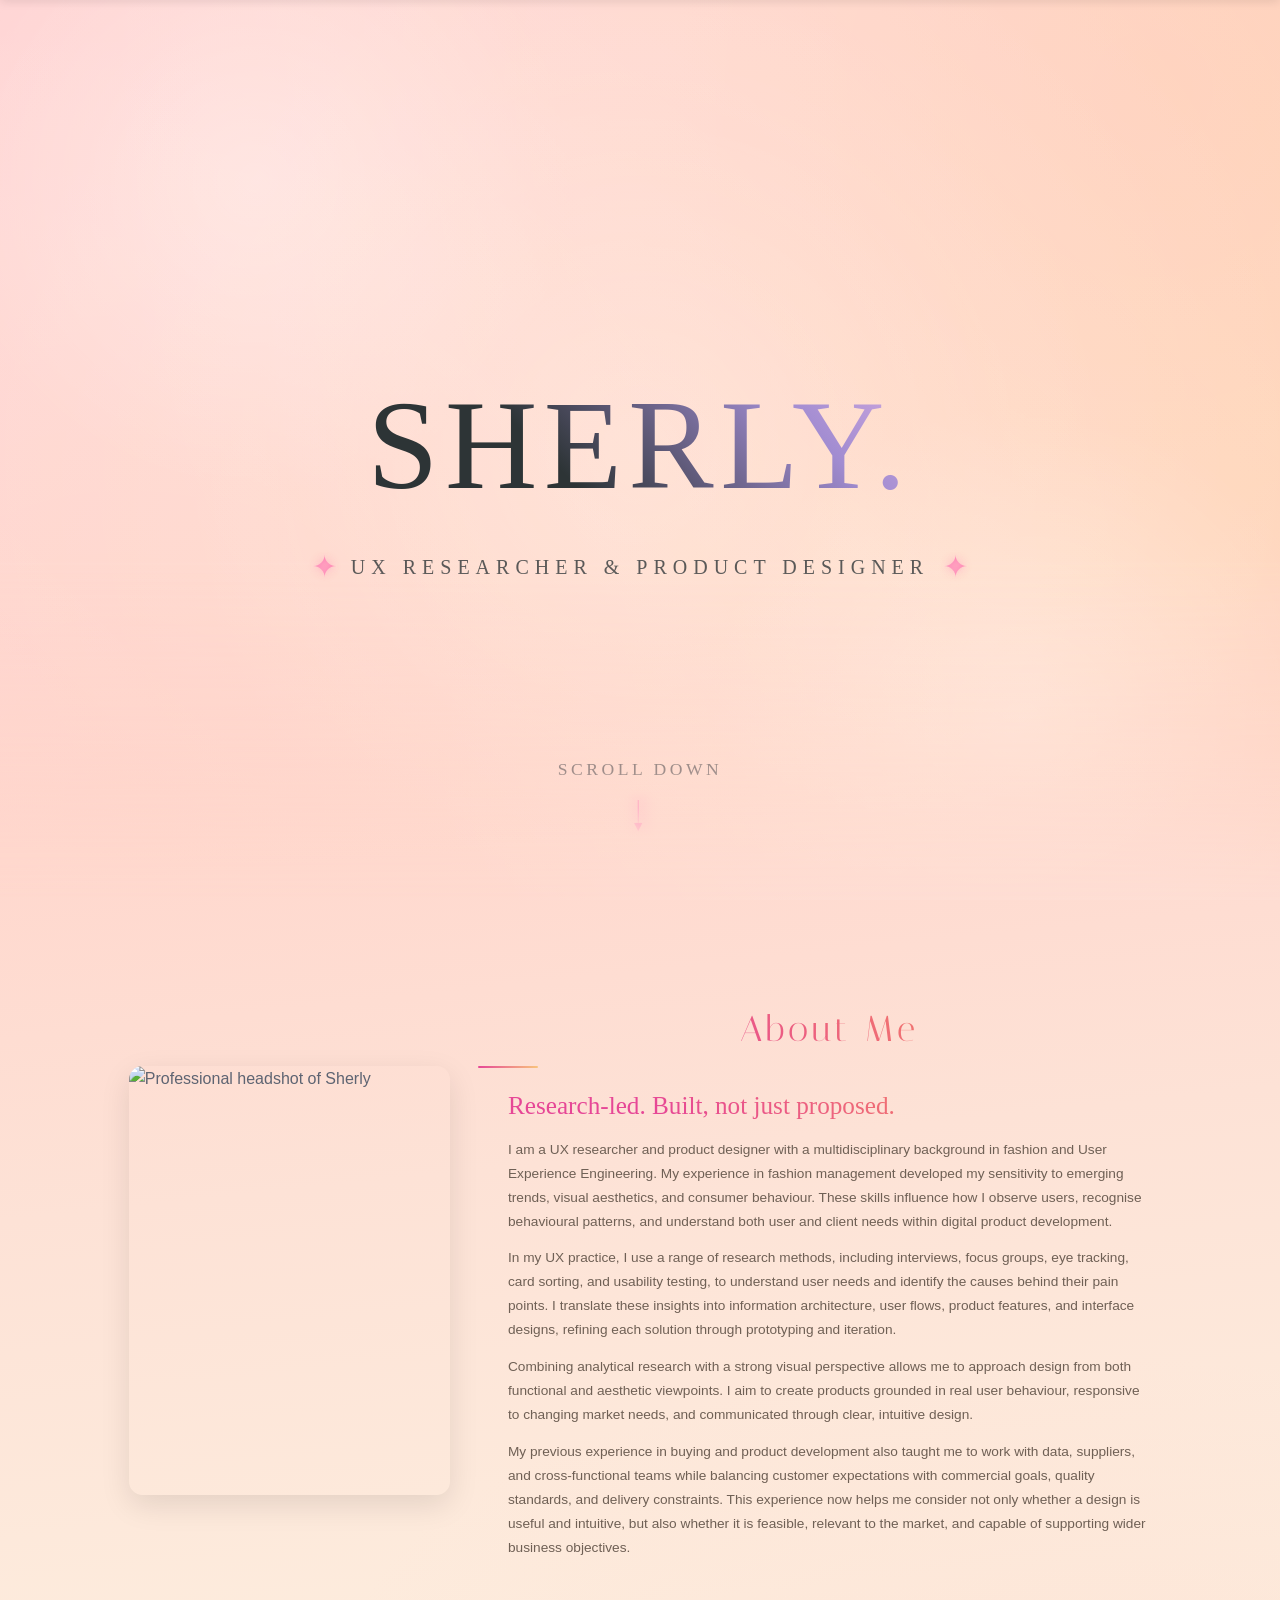
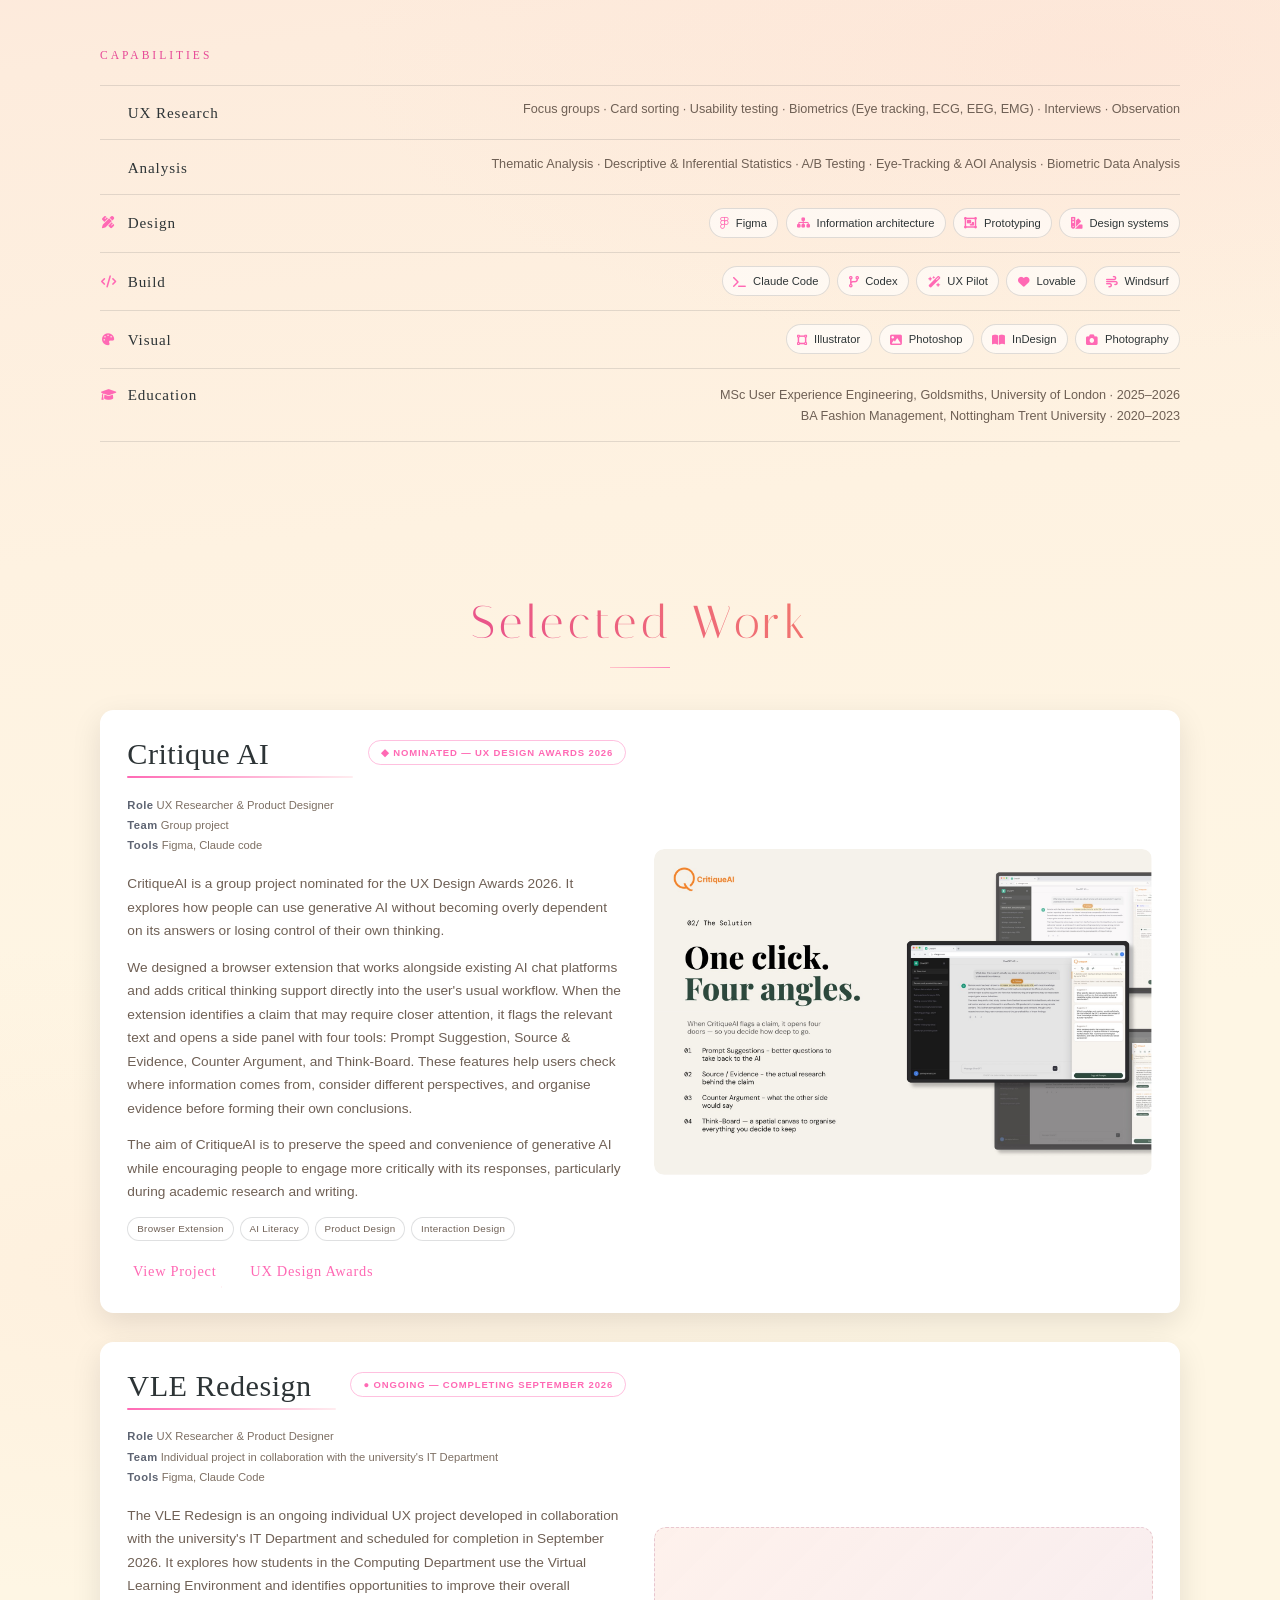
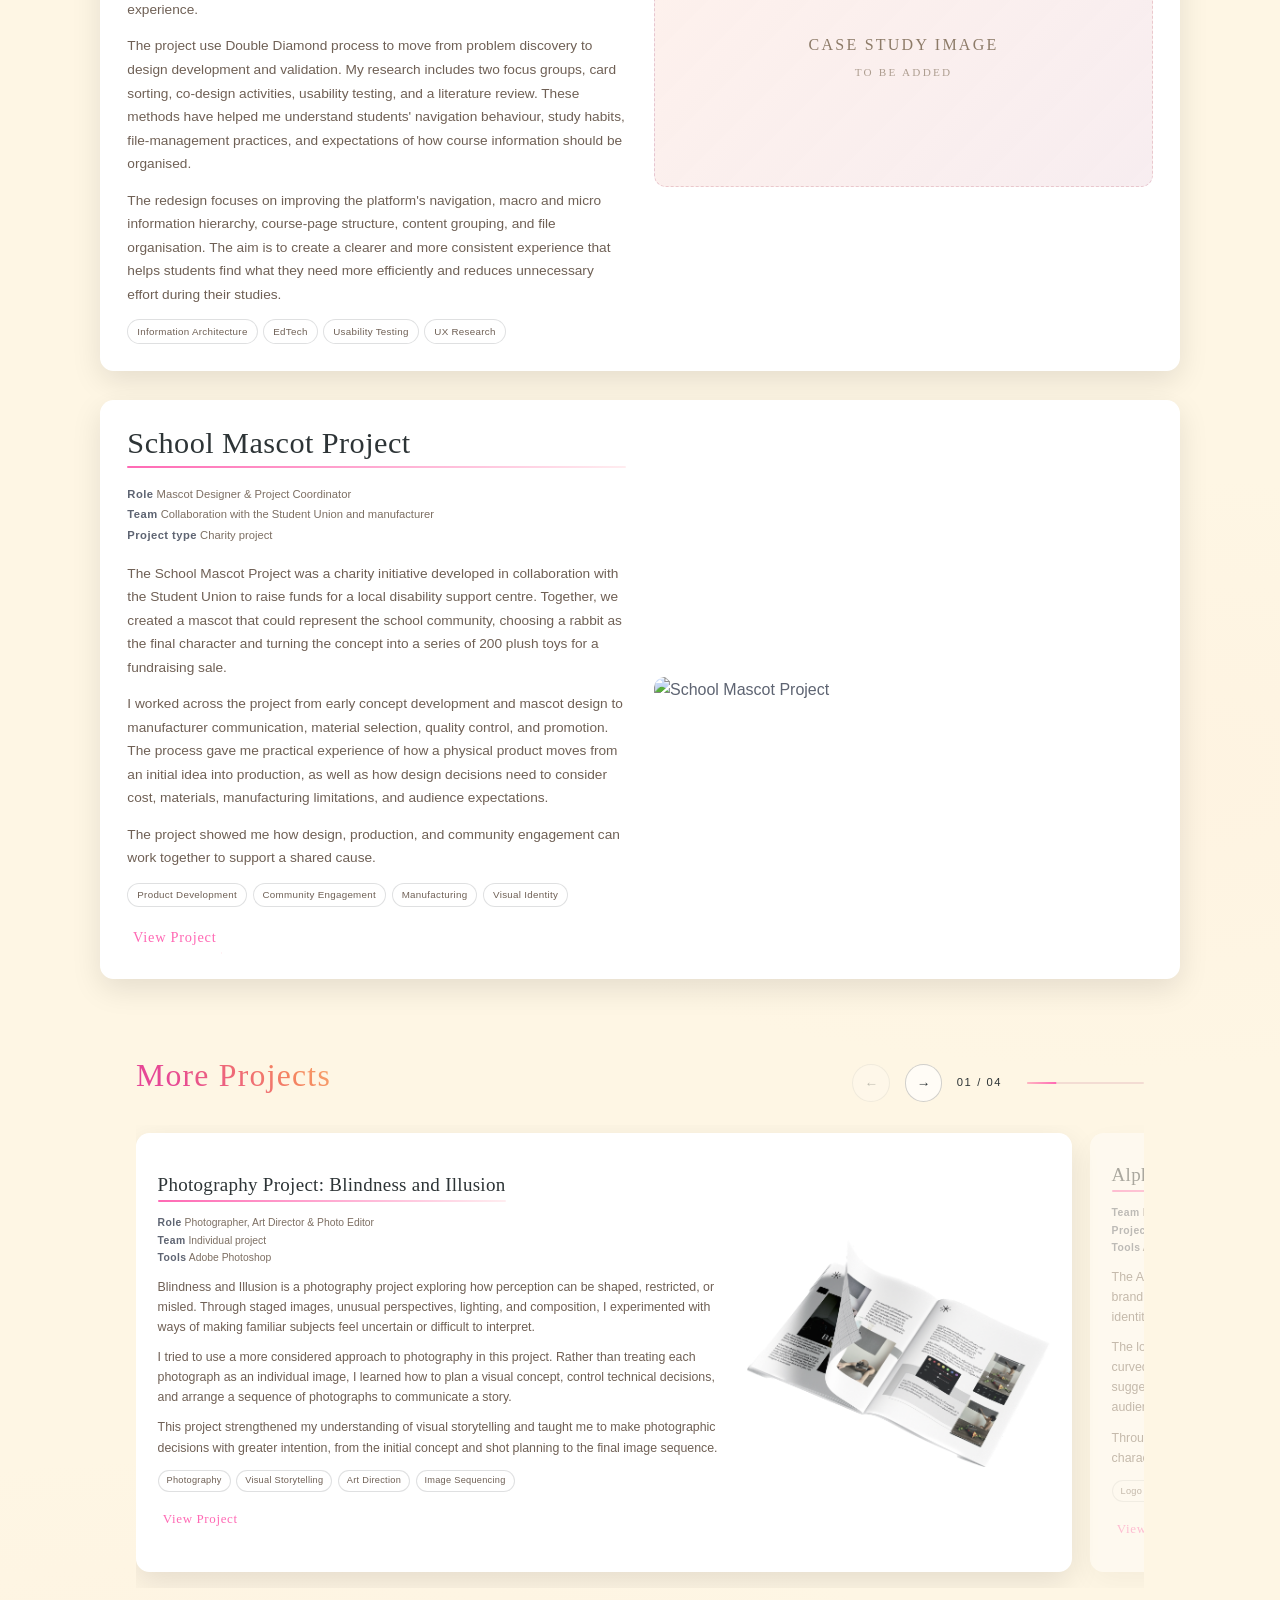
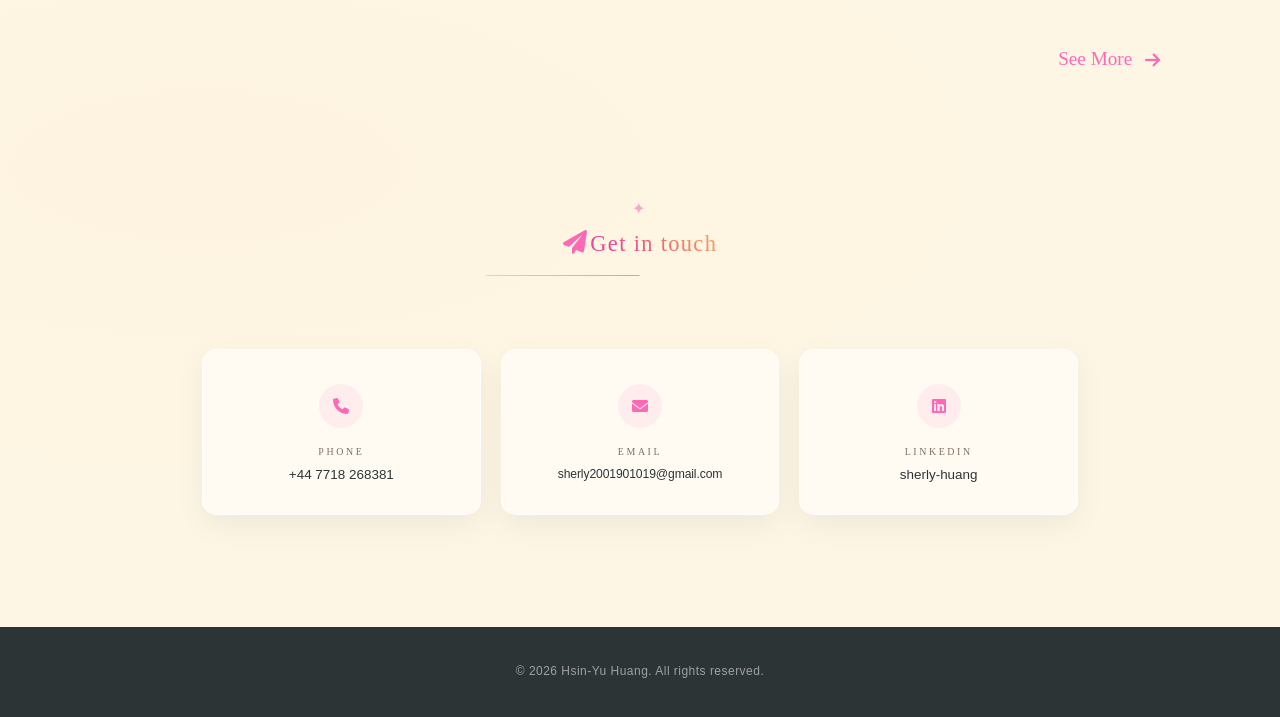
==== commit dd976eef: "Update LinkedIn profile link and handle Co-Authored-By: Claude Sonnet 5 <noreply@anthropic.com>" ====
--- a/index.html
+++ b/index.html
@@ -390,10 +390,10 @@
                     <span class="contact-card-label">Email</span>
                     <span class="contact-card-value">sherly2001901019@gmail.com</span>
                 </a>
-                <a href="https://www.linkedin.com/in/hsin-yu-huang-300329208/" class="contact-card" target="_blank" rel="noopener">
+                <a href="https://www.linkedin.com/in/sherly-huang-300329208/" class="contact-card" target="_blank" rel="noopener">
                     <i class="fab fa-linkedin"></i>
                     <span class="contact-card-label">LinkedIn</span>
-                    <span class="contact-card-value">hsin-yu-huang</span>
+                    <span class="contact-card-value">sherly-huang</span>
                 </a>
             </div>
         </div>
